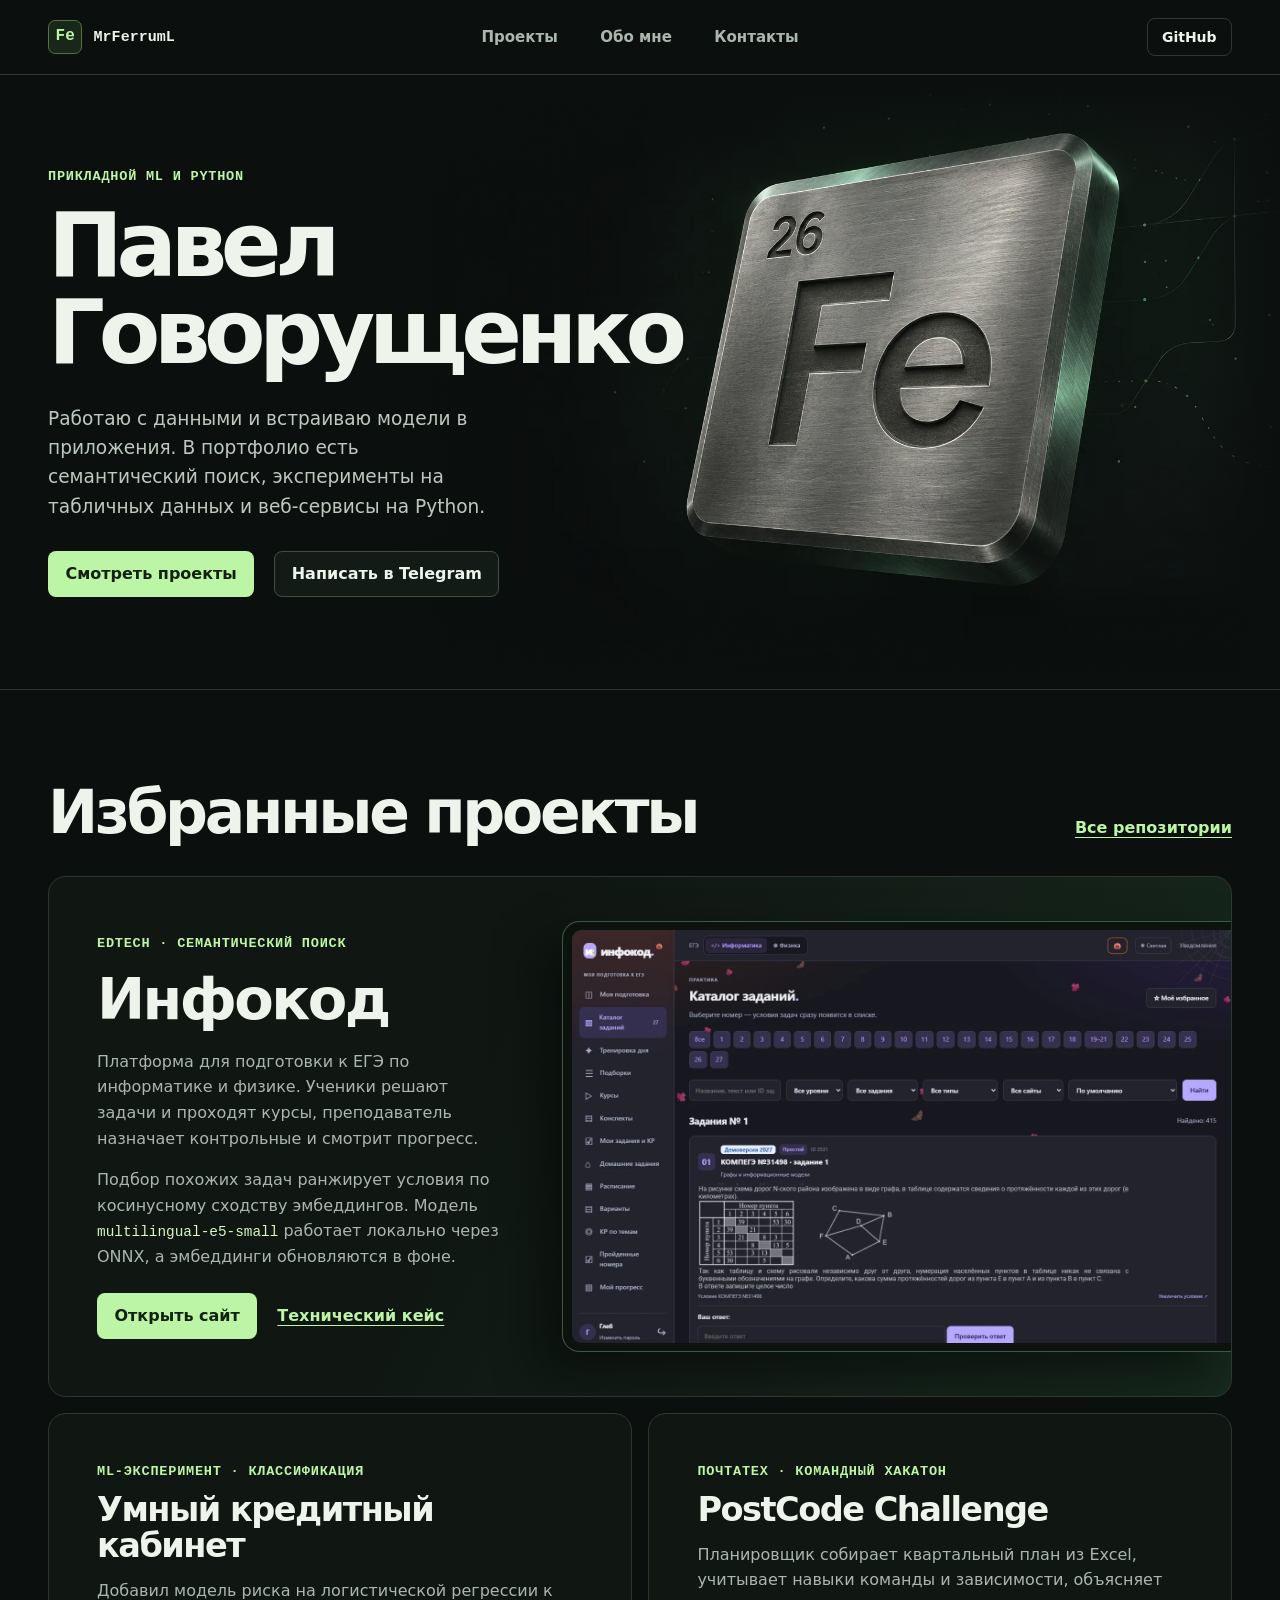
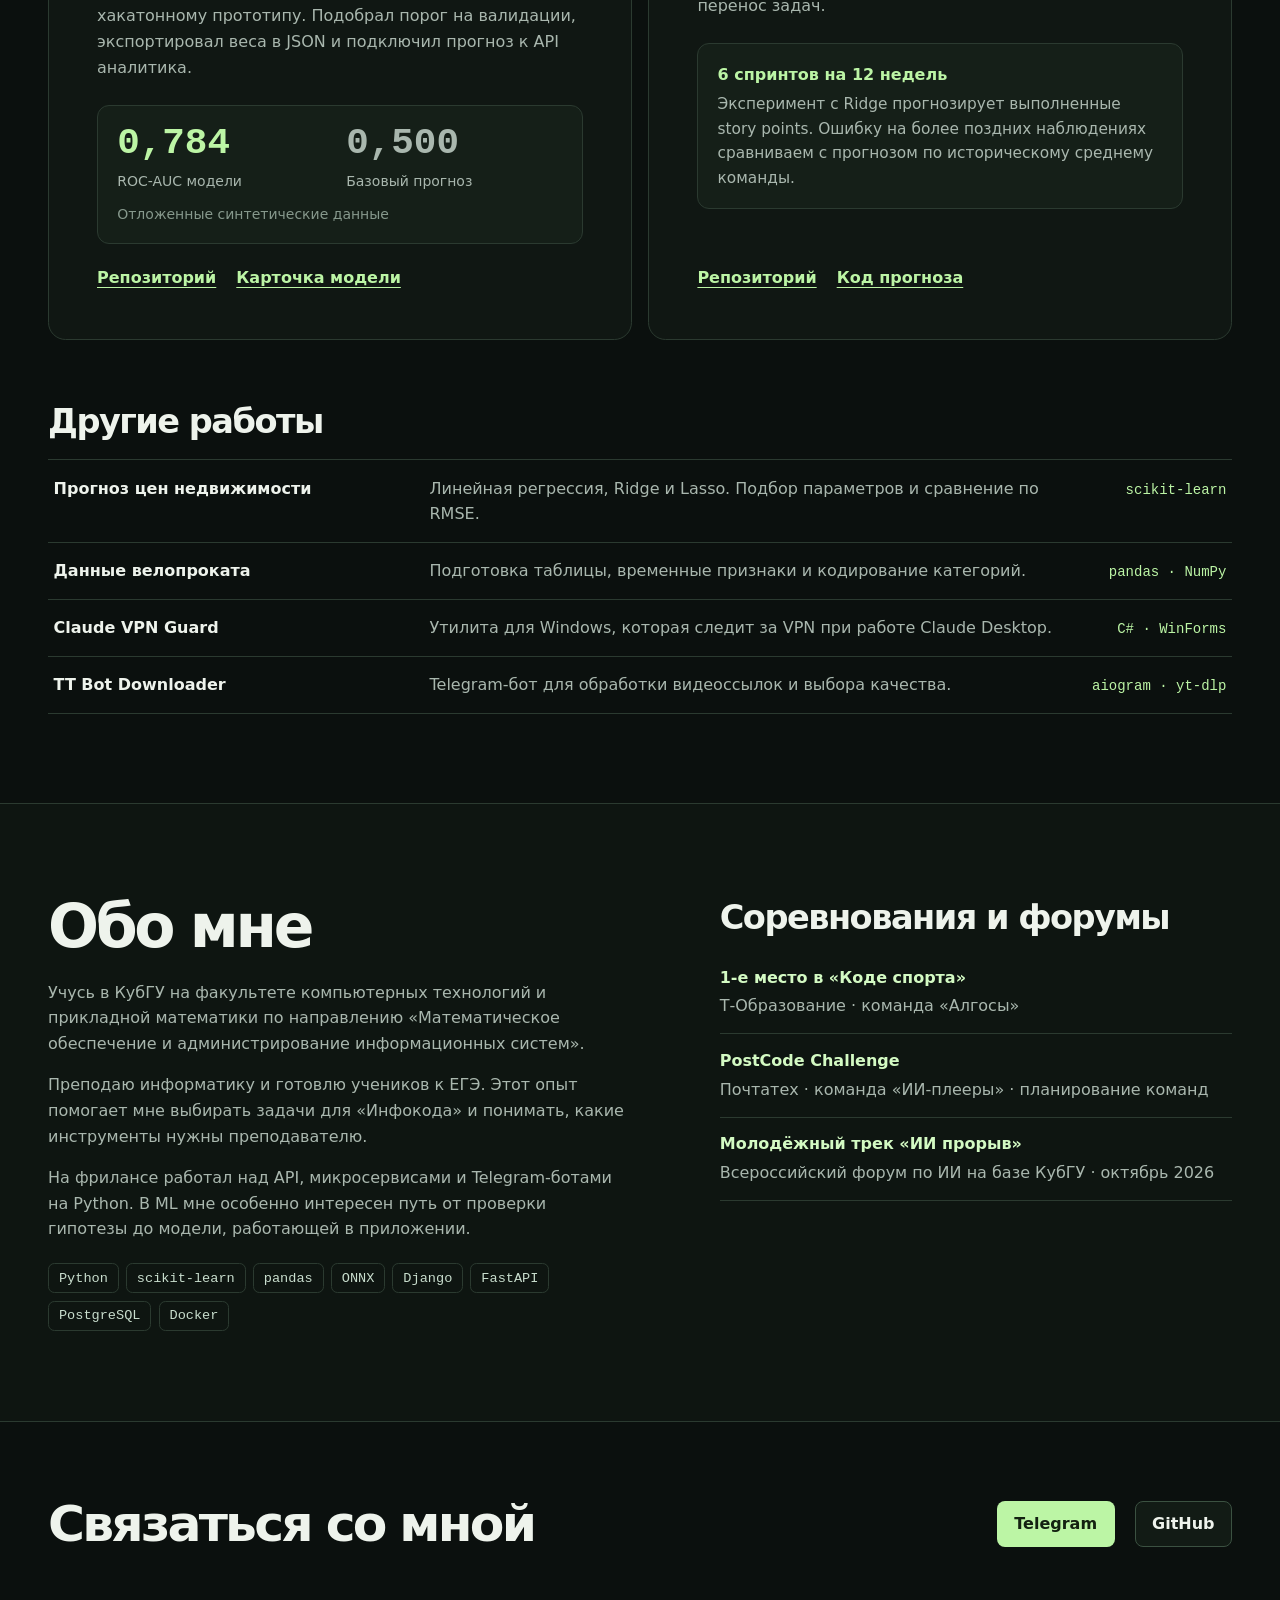
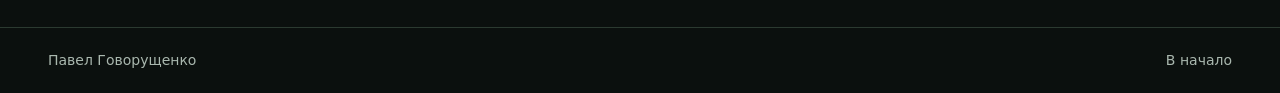
==== index.html @ b32b4b43 "Build applied ML portfolio for GitHub Pages" ====
<!doctype html>
<html lang="ru">
<head>
  <meta charset="utf-8">
  <meta name="viewport" content="width=device-width, initial-scale=1">
  <meta name="theme-color" content="#0b100e">
  <meta name="description" content="Павел Говорущенко. Портфолио по прикладному машинному обучению и Python-разработке. Проекты, результаты экспериментов и контакты.">
  <meta property="og:type" content="website">
  <meta property="og:title" content="Павел Говорущенко · Прикладной ML и Python">
  <meta property="og:description" content="Семантический поиск в Инфокоде, модели на табличных данных и веб-сервисы на Python.">
  <meta property="og:url" content="https://mrferruml.github.io/">
  <meta property="og:image" content="https://mrferruml.github.io/assets/ferrum-hero.webp">
  <link rel="canonical" href="https://mrferruml.github.io/">
  <link rel="icon" type="image/png" href="assets/favicon.png">
  <link rel="stylesheet" href="styles.css">
  <title>Павел Говорущенко · Прикладной ML и Python</title>
</head>
<body id="top">
  <a class="skip-link" href="#content">К содержанию</a>
  <header class="site-header">
    <div class="shell header-inner">
      <a class="wordmark" href="#top"><span class="mark" aria-hidden="true">Fe</span><span>MrFerrumL</span></a>
      <nav aria-label="Разделы портфолио">
        <a href="#projects">Проекты</a>
        <a href="#about">Обо мне</a>
        <a href="#contact">Контакты</a>
      </nav>
      <a class="header-github" href="https://github.com/MrFerrumL">GitHub</a>
    </div>
  </header>

  <main id="content">
    <section class="hero" aria-labelledby="name">
      <div class="shell hero-inner">
        <div class="hero-visual" aria-hidden="true">
          <img src="assets/ferrum-hero.webp" width="1536" height="1024" alt="" fetchpriority="high">
        </div>
        <div class="hero-copy">
          <p class="eyebrow">Прикладной ML и Python</p>
          <h1 id="name">Павел <span>Говорущенко</span></h1>
          <p class="hero-lead">Работаю с данными и встраиваю модели в приложения. В портфолио есть семантический поиск, эксперименты на табличных данных и веб-сервисы на Python.</p>
          <div class="actions">
            <a class="button button-primary" href="#projects">Смотреть проекты</a>
            <a class="button button-subtle" href="https://t.me/Fucject">Написать в Telegram</a>
          </div>
        </div>
      </div>
    </section>

    <section class="section shell" id="projects" aria-labelledby="projects-title">
      <div class="section-heading">
        <h2 id="projects-title">Избранные проекты</h2>
        <a class="text-link" href="https://github.com/MrFerrumL?tab=repositories">Все репозитории</a>
      </div>

      <article class="feature panel">
        <div class="feature-copy">
          <p class="eyebrow">EdTech · семантический поиск</p>
          <h3>Инфокод</h3>
          <p>Платформа для подготовки к ЕГЭ по информатике и физике. Ученики решают задачи и проходят курсы, преподаватель назначает контрольные и смотрит прогресс.</p>
          <p>Подбор похожих задач ранжирует условия по косинусному сходству эмбеддингов. Модель <code>multilingual-e5-small</code> работает локально через ONNX, а эмбеддинги обновляются в фоне.</p>
          <div class="project-links">
            <a class="button button-primary" href="https://infocode1.ru/">Открыть сайт</a>
            <a class="text-link" href="https://github.com/MrFerrumL/infocode/blob/main/docs/CASE_STUDY.md">Технический кейс</a>
          </div>
        </div>
        <figure class="feature-media">
          <img src="assets/infocode.webp" width="1440" height="900" loading="lazy" decoding="async" alt="Каталог «Инфокода» с фильтрами и примером задания ЕГЭ">
        </figure>
      </article>

      <div class="case-grid">
        <article class="case panel">
          <p class="eyebrow">ML-эксперимент · классификация</p>
          <h3>Умный кредитный кабинет</h3>
          <p>Добавил модель риска на логистической регрессии к хакатонному прототипу. Подобрал порог на валидации, экспортировал веса в JSON и подключил прогноз к API аналитика.</p>
          <div class="benchmark" aria-label="ROC-AUC на отложенных синтетических данных">
            <div><strong>0,784</strong><span>ROC-AUC модели</span></div>
            <div><strong>0,500</strong><span>Базовый прогноз</span></div>
            <p>Отложенные синтетические данные</p>
          </div>
          <div class="project-links card-links">
            <a class="text-link" href="https://github.com/MrFerrumL/alpha-smart-credit-cabinet">Репозиторий</a>
            <a class="text-link" href="https://github.com/MrFerrumL/alpha-smart-credit-cabinet/blob/main/docs/ml-model-card.md">Карточка модели</a>
          </div>
        </article>

        <article class="case panel">
          <p class="eyebrow">Почтатех · командный хакатон</p>
          <h3>PostCode Challenge</h3>
          <p>Планировщик собирает квартальный план из Excel, учитывает навыки команды и зависимости, объясняет перенос задач.</p>
          <div class="case-detail">
            <strong>6 спринтов на 12 недель</strong>
            <p>Эксперимент с Ridge прогнозирует выполненные story points. Ошибку на более поздних наблюдениях сравниваем с прогнозом по историческому среднему команды.</p>
          </div>
          <div class="project-links card-links">
            <a class="text-link" href="https://github.com/MrFerrumL/postcode-challenge">Репозиторий</a>
            <a class="text-link" href="https://github.com/MrFerrumL/postcode-challenge/blob/main/app/ml.py">Код прогноза</a>
          </div>
        </article>
      </div>

      <div class="other-projects">
        <h3>Другие работы</h3>
        <ul class="work-list">
          <li><a href="https://github.com/MrFerrumL/ND_prod_ML_sber"><strong>Прогноз цен недвижимости</strong><span>Линейная регрессия, Ridge и Lasso. Подбор параметров и сравнение по RMSE.</span><span class="work-type">scikit-learn</span></a></li>
          <li><a href="https://github.com/MrFerrumL/Project_AI_test"><strong>Данные велопроката</strong><span>Подготовка таблицы, временные признаки и кодирование категорий.</span><span class="work-type">pandas · NumPy</span></a></li>
          <li><a href="https://github.com/MrFerrumL/claude-vpn-guard"><strong>Claude VPN Guard</strong><span>Утилита для Windows, которая следит за VPN при работе Claude Desktop.</span><span class="work-type">C# · WinForms</span></a></li>
          <li><a href="https://github.com/MrFerrumL/TT_bot_downloader"><strong>TT Bot Downloader</strong><span>Telegram-бот для обработки видеоссылок и выбора качества.</span><span class="work-type">aiogram · yt-dlp</span></a></li>
        </ul>
      </div>
    </section>

    <section class="section about-section" id="about" aria-labelledby="about-title">
      <div class="shell about-grid">
        <div class="about-copy">
          <h2 id="about-title">Обо мне</h2>
          <p>Учусь в КубГУ на факультете компьютерных технологий и прикладной математики по направлению «Математическое обеспечение и администрирование информационных систем».</p>
          <p>Преподаю информатику и готовлю учеников к ЕГЭ. Этот опыт помогает мне выбирать задачи для «Инфокода» и понимать, какие инструменты нужны преподавателю.</p>
          <p>На фрилансе работал над API, микросервисами и Telegram-ботами на Python. В ML мне особенно интересен путь от проверки гипотезы до модели, работающей в приложении.</p>
          <ul class="technology" aria-label="Инструменты">
            <li>Python</li><li>scikit-learn</li><li>pandas</li><li>ONNX</li><li>Django</li><li>FastAPI</li><li>PostgreSQL</li><li>Docker</li>
          </ul>
        </div>
        <div class="achievements">
          <h3>Соревнования и форумы</h3>
          <ul>
            <li><strong>1-е место в «Коде спорта»</strong><span>Т‑Образование · команда «Алгосы»</span></li>
            <li><strong>PostCode Challenge</strong><span>Почтатех · команда «ИИ-плееры» · планирование команд</span></li>
            <li><strong>Молодёжный трек «ИИ прорыв»</strong><span>Всероссийский форум по ИИ на базе КубГУ · октябрь 2026</span></li>
          </ul>
        </div>
      </div>
    </section>

    <section class="shell contact-section" id="contact" aria-labelledby="contact-title">
      <h2 id="contact-title">Связаться со мной</h2>
      <div class="actions">
        <a class="button button-primary" href="https://t.me/Fucject">Telegram</a>
        <a class="button button-subtle" href="https://github.com/MrFerrumL">GitHub</a>
      </div>
    </section>
  </main>

  <footer class="site-footer">
    <div class="shell footer-inner"><span>Павел Говорущенко</span><a href="#top">В начало</a></div>
  </footer>
</body>
</html>
---- styles.css ----
:root {
  color-scheme: dark;
  --background: #0b100e;
  --panel: #101713;
  --panel-strong: #151f18;
  --text: #eef3ec;
  --muted: #a9b7ae;
  --dim: #86988c;
  --accent: #bcf5a5;
  --accent-bright: #d3fac3;
  --border: #2b3a30;
  --sans: Inter, 'Segoe UI', system-ui, sans-serif;
  --mono: 'Cascadia Mono', Consolas, 'Liberation Mono', monospace;
  background: var(--background);
  color: var(--text);
  font: 100%/1.6 var(--sans);
}

*, *::before, *::after { box-sizing: border-box; }
html { scroll-behavior: smooth; }
body { margin: 0; }
main { display: block; }
img { display: block; max-width: 100%; height: auto; }
a { color: inherit; text-underline-offset: 0.27em; }
a:focus-visible { outline: 2px solid var(--accent-bright); outline-offset: 5px; }
::selection { color: #10200f; background: var(--accent); }
p { margin: 0 0 1rem; }
h1, h2, h3 { margin: 0; line-height: 1.08; text-wrap: balance; }
h2 { font-size: clamp(2rem, 5vw, 3.75rem); letter-spacing: -0.055em; }
h3 { font-size: clamp(1.55rem, 3vw, 2.1rem); letter-spacing: -0.045em; }
code { font-family: var(--mono); font-size: 0.9em; color: var(--accent-bright); overflow-wrap: anywhere; }
section[id] { scroll-margin-top: 2rem; }

.shell { width: min(100% - 3rem, 74rem); margin-inline: auto; }
.skip-link {
  position: fixed;
  inset: 0.75rem auto auto 0.75rem;
  z-index: 10;
  transform: translateY(-160%);
  padding: 0.7rem 1rem;
  color: #10200f;
  background: var(--accent);
  border-radius: 0.5rem;
}
.skip-link:focus { transform: translateY(0); }

.site-header { border-bottom: 1px solid var(--border); }
.header-inner {
  display: grid;
  grid-template-columns: 1fr auto 1fr;
  align-items: center;
  gap: 1.5rem;
  min-height: 4.6rem;
}
.wordmark {
  display: inline-flex;
  align-items: center;
  gap: 0.7rem;
  justify-self: start;
  font-family: var(--mono);
  font-size: 0.94rem;
  font-weight: 700;
  text-decoration: none;
}
.mark {
  display: inline-grid;
  place-items: center;
  width: 2.15rem;
  height: 2.15rem;
  color: var(--accent);
  border: 1px solid #527443;
  border-radius: 0.45rem;
  background: #18271a;
  font-size: 1rem;
}
nav { display: flex; align-items: center; gap: clamp(1.3rem, 3.5vw, 2.65rem); }
nav a, .header-github, .footer-inner a { text-decoration: none; }
nav a { color: var(--muted); font-weight: 550; font-size: 0.94rem; }
nav a:hover, .footer-inner a:hover { color: var(--accent); }
.header-github {
  justify-self: end;
  padding: 0.42rem 0.9rem;
  border: 1px solid var(--border);
  border-radius: 0.5rem;
  font-size: 0.875rem;
  font-weight: 650;
}
.header-github:hover { border-color: #7cad6b; color: var(--accent); }

.hero { border-bottom: 1px solid var(--border); overflow: hidden; }
.hero-inner {
  position: relative;
  isolation: isolate;
  display: flex;
  align-items: center;
  min-height: clamp(32rem, 48vw, 39rem);
}
.hero-copy { position: relative; z-index: 1; max-width: 43rem; padding-block: 4rem; }
.eyebrow {
  margin-bottom: 1rem;
  color: var(--accent);
  font: 650 0.85rem/1.4 var(--mono);
  letter-spacing: 0.055em;
  text-transform: uppercase;
}
.hero h1 {
  color: var(--text);
  font-size: clamp(3rem, 7vw, 6.8rem);
  font-weight: 760;
  letter-spacing: -0.072em;
  line-height: 0.98;
  text-wrap: initial;
}
.hero h1 span { display: block; }
.hero-lead {
  max-width: 29rem;
  margin: 1.65rem 0 1.9rem;
  color: #bdc9bf;
  font-size: clamp(1.08rem, 1.45vw, 1.27rem);
  line-height: 1.58;
}
.hero-visual {
  position: absolute;
  z-index: 0;
  width: min(76%, 56rem);
  max-width: none;
  right: -5%;
  top: 50%;
  transform: translateY(-50%);
  pointer-events: none;
}
.hero-visual img { width: 100%; }
.hero-visual::after {
  position: absolute;
  inset: -1px;
  content: '';
  background: linear-gradient(90deg, var(--background), transparent 29%, transparent 88%, var(--background)), linear-gradient(0deg, var(--background), transparent 16%, transparent 83%, var(--background));
}

.actions, .project-links { display: flex; flex-wrap: wrap; align-items: center; gap: 0.75rem 1.25rem; }
.button {
  display: inline-flex;
  min-height: 2.85rem;
  align-items: center;
  justify-content: center;
  padding: 0.63rem 1.03rem;
  border: 1px solid transparent;
  border-radius: 0.5rem;
  font-weight: 700;
  line-height: 1.25;
  text-decoration: none;
  transition: color 160ms, background-color 160ms, border-color 160ms;
}
.button-primary { color: #132111; background: var(--accent); }
.button-primary:hover { background: var(--accent-bright); }
.button-subtle { color: var(--text); background: #121b15; border-color: #3b5141; }
.button-subtle:hover { color: var(--accent-bright); border-color: #89b57c; }
.text-link { color: var(--accent); font-weight: 650; }
.text-link:hover { color: var(--accent-bright); text-decoration-thickness: 2px; }

.section { padding-block: clamp(3.4rem, 7vw, 6.7rem); }
.section-heading {
  display: flex;
  flex-wrap: wrap;
  align-items: baseline;
  justify-content: space-between;
  gap: 0.85rem 1.6rem;
  margin-bottom: 2rem;
}
.panel { border: 1px solid var(--border); border-radius: 1.1rem; background: var(--panel); }
.feature {
  display: grid;
  grid-template-columns: minmax(0, 0.85fr) minmax(0, 1.15fr);
  align-items: center;
  overflow: hidden;
  background: linear-gradient(115deg, var(--panel) 37%, #17291e 100%);
}
.feature-copy, .case { padding: clamp(1.5rem, 4vw, 3rem); }
.feature h3 { margin-bottom: 1.1rem; font-size: clamp(2.3rem, 4.5vw, 4rem); }
.feature-copy > p:not(.eyebrow), .case > p:not(.eyebrow), .about-copy > p { color: var(--muted); }
.feature-copy .project-links { margin-top: 1.45rem; }
.feature-media {
  margin: 2.7rem 0 2.7rem 0.65rem;
  padding: 0.55rem 0 0.55rem 0.55rem;
  border: 1px solid #3d5845;
  border-right: 0;
  border-radius: 1.1rem 0 0 1.1rem;
  background: #0c130e;
  box-shadow: -1.3rem 1.3rem 2.8rem #05080799;
}
.feature-media img { width: 100%; border-radius: 0.58rem 0 0 0.58rem; }
.case-grid { display: grid; grid-template-columns: repeat(2, minmax(0, 1fr)); gap: 1.05rem; margin-top: 1.05rem; }
.case { display: flex; flex-direction: column; align-items: stretch; }
.case h3 { margin-bottom: 0.85rem; }
.case .eyebrow { margin-bottom: 0.65rem; }
.benchmark, .case-detail {
  min-height: 8.2rem;
  margin: 0.55rem 0 1.35rem;
  padding: 1.1rem 1.2rem;
  border: 1px solid var(--border);
  border-radius: 0.75rem;
  background: var(--panel-strong);
}
.benchmark { display: grid; grid-template-columns: repeat(2, minmax(0, 1fr)); gap: 0.55rem 0.8rem; }
.benchmark strong { display: block; margin-bottom: 0.3rem; color: var(--accent); font: 700 clamp(1.8rem, 3vw, 2.35rem)/1.06 var(--mono); }
.benchmark div:nth-child(2) strong { color: var(--muted); }
.benchmark span, .benchmark p { color: var(--muted); font-size: 0.875rem; }
.benchmark p { grid-column: 1 / -1; margin: 0; color: var(--dim); }
.case-detail strong { display: block; margin-bottom: 0.3rem; color: var(--accent); font-weight: 700; }
.case-detail p { margin: 0; color: var(--muted); font-size: 0.96rem; }
.card-links { margin-top: auto; }

.other-projects { margin-top: clamp(2.65rem, 5vw, 4.3rem); }
.work-list, .achievements ul, .technology { margin: 0; padding: 0; list-style: none; }
.work-list { margin-top: 1.2rem; border-top: 1px solid var(--border); }
.work-list li { border-bottom: 1px solid var(--border); }
.work-list a {
  display: grid;
  grid-template-columns: minmax(12.3rem, 0.75fr) minmax(0, 1.35fr) minmax(8.6rem, auto);
  align-items: baseline;
  gap: 0.4rem 1.35rem;
  padding: 0.95rem 0.35rem;
  text-decoration: none;
}
.work-list a:hover strong, .work-list a:focus-visible strong { color: var(--accent); text-decoration: underline; }
.work-list a > span { color: var(--muted); }
.work-list a .work-type { color: var(--accent); font: 0.875rem/1.5 var(--mono); text-align: right; }

.about-section { border-block: 1px solid var(--border); background: #0e1511; }
.about-grid { display: grid; grid-template-columns: minmax(0, 1fr) minmax(0, 0.88fr); align-items: start; gap: clamp(2.75rem, 7vw, 6rem); }
.about-copy h2 { margin-bottom: 1.3rem; }
.technology { display: flex; flex-wrap: wrap; gap: 0.45rem; margin-top: 1.3rem; }
.technology li { padding: 0.3rem 0.62rem; border: 1px solid var(--border); border-radius: 0.4rem; color: #c8ddcd; font: 0.85rem/1.4 var(--mono); }
.achievements { margin-top: 0.4rem; }
.achievements h3 { margin-bottom: 0.9rem; }
.achievements li { padding: 0.85rem 0 0.9rem; border-bottom: 1px solid var(--border); }
.achievements li strong, .achievements li span { display: block; }
.achievements li strong { margin-bottom: 0.2rem; color: var(--accent-bright); }
.achievements li span { color: var(--muted); }

.contact-section { display: flex; flex-wrap: wrap; align-items: center; justify-content: space-between; gap: 1.4rem 2.05rem; padding-block: clamp(2.7rem, 6vw, 4.7rem); }
.contact-section h2 { font-size: clamp(2rem, 4.5vw, 3.15rem); }
.site-footer { border-top: 1px solid var(--border); }
.footer-inner { display: flex; justify-content: space-between; gap: 1rem; padding-block: 1.35rem; color: var(--muted); font-size: 0.875rem; }

@media (max-width: 66rem) {
  .hero-visual { right: -8%; }
  .hero-visual::after { background: linear-gradient(90deg, var(--background), transparent 41%, transparent 88%, var(--background)), linear-gradient(0deg, var(--background), transparent 17%, transparent 83%, var(--background)); }
}

@media (max-width: 48rem) {
  .shell { width: calc(100% - 2.25rem); }
  .header-inner { gap: 0.6rem 0.85rem; }
  nav { gap: 1rem; }
  .hero-inner { display: flex; flex-direction: column; align-items: stretch; min-height: 0; }
  .hero-copy { padding-block: 3.5rem 0; }
  .hero h1 { font-size: clamp(3.25rem, 9.2vw, 5.2rem); }
  .hero-lead { margin-block: 1.3rem 1.55rem; }
  .hero-visual {
    position: relative;
    order: 1;
    width: min(115%, 35rem);
    align-self: center;
    top: auto;
    right: auto;
    margin-top: -1rem;
    transform: none;
  }
  .hero-visual::after { background: linear-gradient(90deg, var(--background), transparent 14%, transparent 86%, var(--background)), linear-gradient(0deg, var(--background), transparent 15%, transparent 80%, var(--background)); }
  .feature, .case-grid, .about-grid { grid-template-columns: minmax(0, 1fr); }
  .feature-media { margin: 0 1.35rem 1.35rem; padding: 0.42rem; border: 1px solid #3d5845; border-radius: 0.8rem; box-shadow: 0 0.55rem 1rem #05080799; }
  .feature-media img { border-radius: 0.45rem; }
  .work-list a { grid-template-columns: minmax(0, 1fr) max-content; }
  .work-list a > span:not(.work-type) { grid-row: 2; grid-column: 1 / -1; }
  .work-type { grid-row: 1; grid-column: 2; }
}

@media (max-width: 29rem) {
  .header-inner { grid-template-columns: 1fr auto; padding-block: 0.78rem 0.55rem; }
  nav { grid-column: 1 / -1; grid-row: 2; justify-content: space-between; padding-block: 0.35rem; }
  nav a { display: inline-flex; align-items: center; min-height: 2rem; }
  .hero-copy { padding-top: 2.7rem; }
  .hero h1 { font-size: clamp(2.5rem, 10.15vw, 3.6rem); }
  .work-list a { grid-template-columns: minmax(0, 1fr); }
  .work-list a .work-type { grid-row: auto; grid-column: auto; text-align: left; }
}

@media (prefers-reduced-motion: reduce) {
  html { scroll-behavior: auto; }
  .button { transition: none; }
}
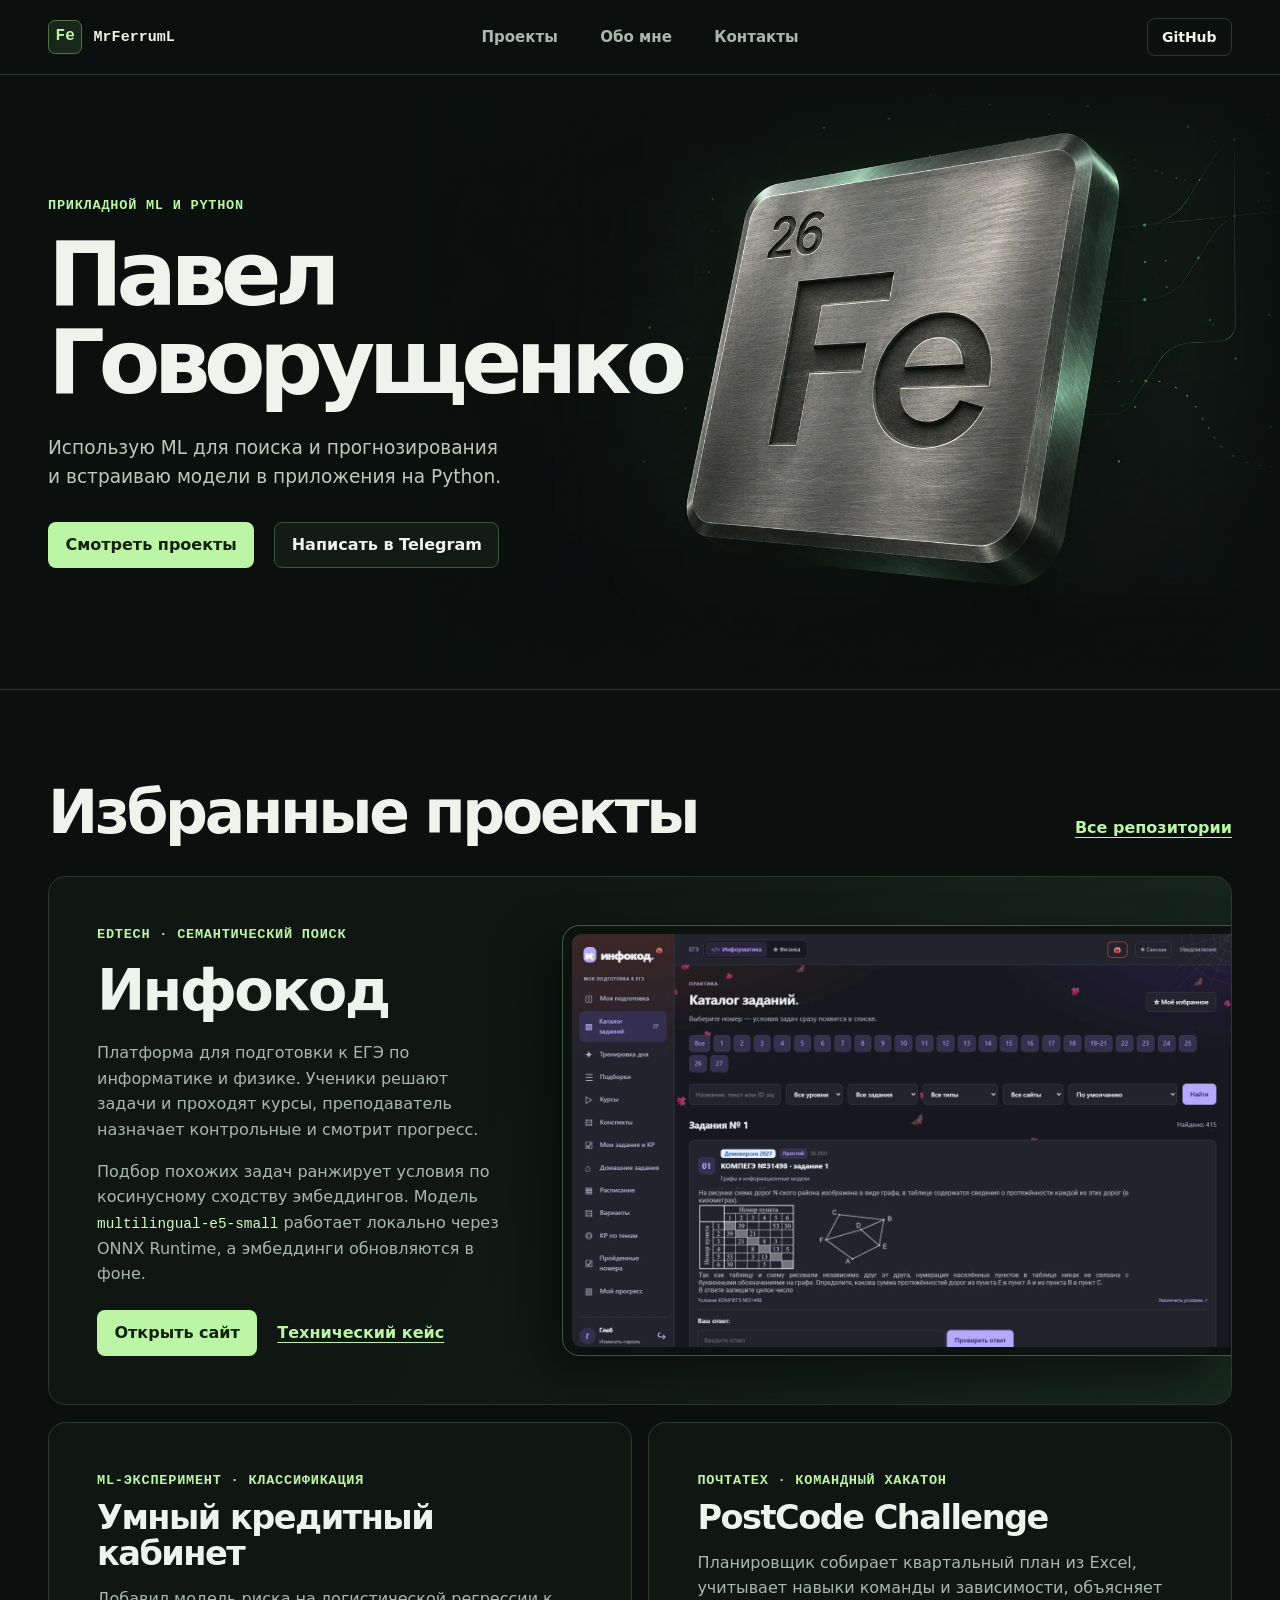
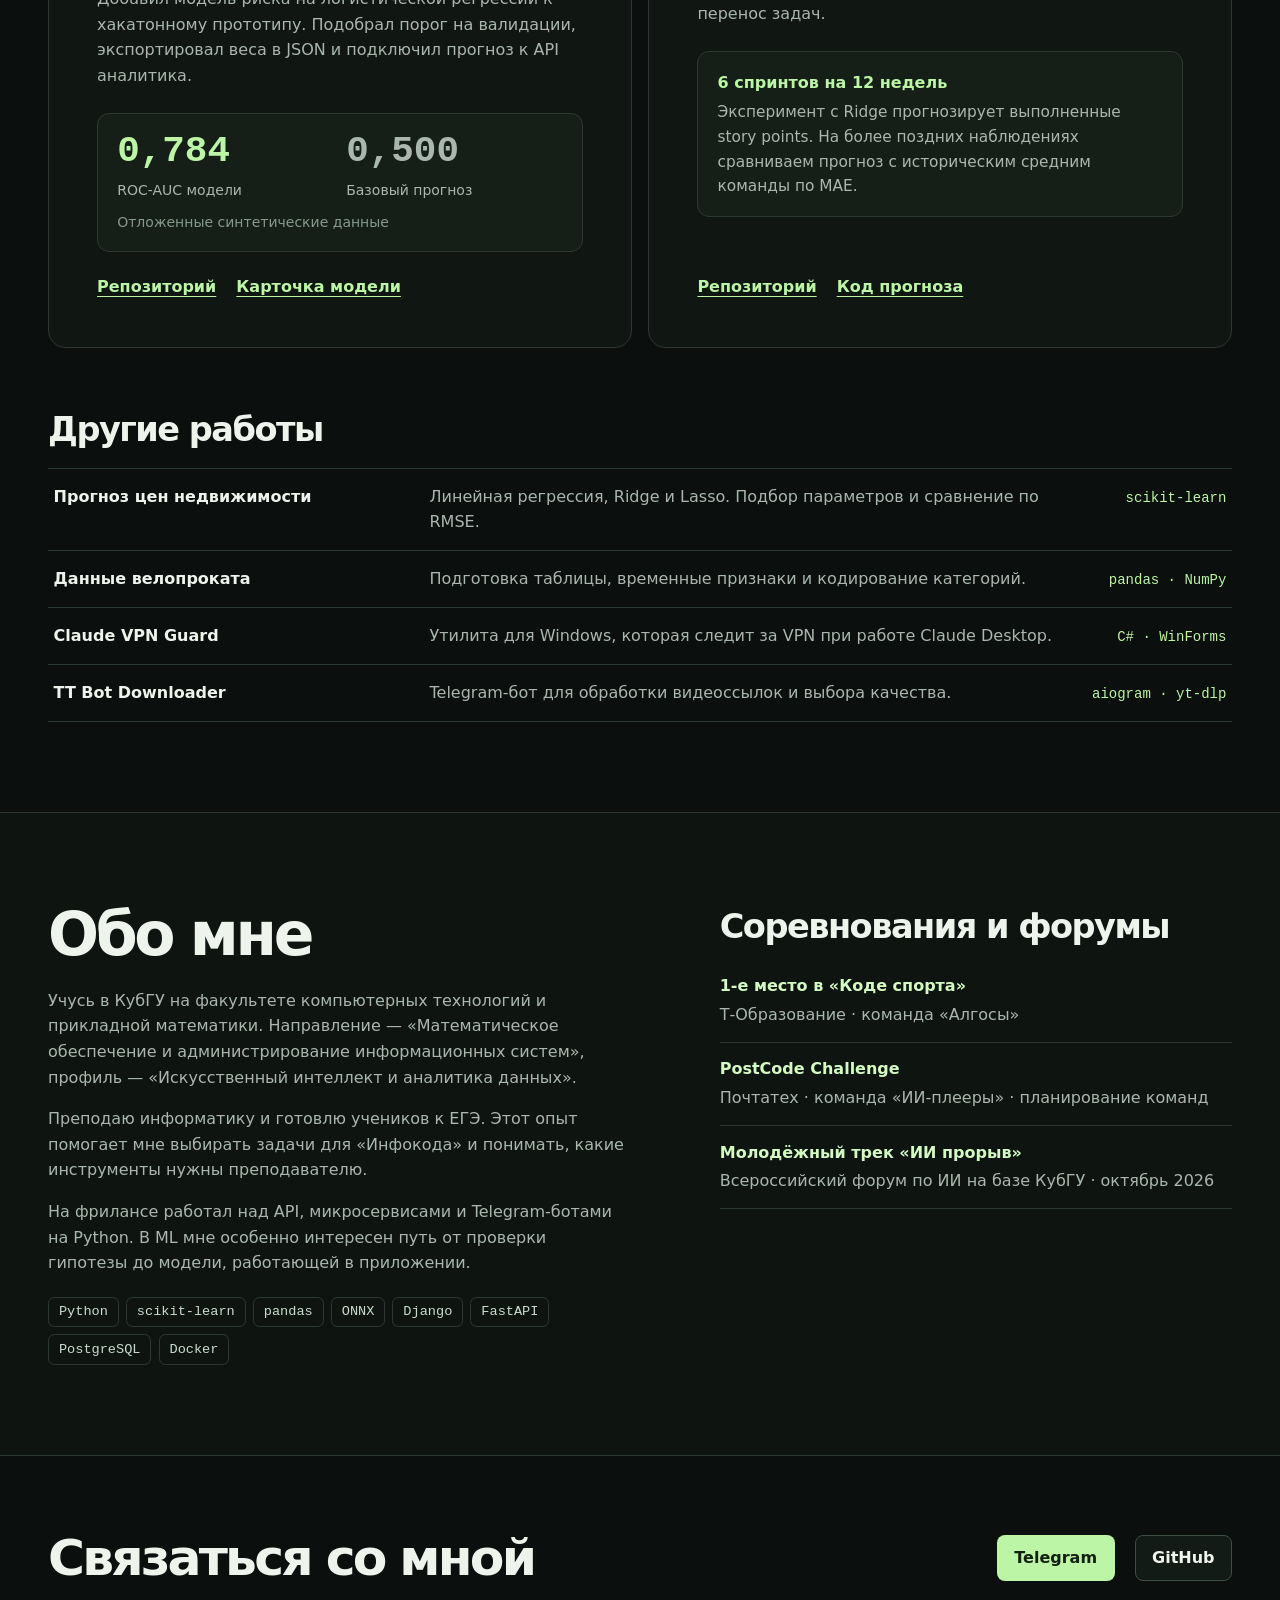
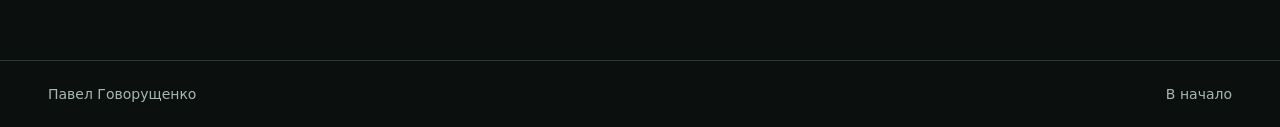
==== commit c6565781: "Refine portfolio copy and typography" ====
--- a/index.html
+++ b/index.html
@@ -38,7 +38,7 @@
         <div class="hero-copy">
           <p class="eyebrow">Прикладной ML и Python</p>
           <h1 id="name">Павел <span>Говорущенко</span></h1>
-          <p class="hero-lead">Работаю с данными и встраиваю модели в приложения. В портфолио есть семантический поиск, эксперименты на табличных данных и веб-сервисы на Python.</p>
+          <p class="hero-lead">Использую ML для поиска и прогнозирования и встраиваю модели в приложения на Python.</p>
           <div class="actions">
             <a class="button button-primary" href="#projects">Смотреть проекты</a>
             <a class="button button-subtle" href="https://t.me/Fucject">Написать в Telegram</a>
@@ -58,7 +58,7 @@
           <p class="eyebrow">EdTech · семантический поиск</p>
           <h3>Инфокод</h3>
           <p>Платформа для подготовки к ЕГЭ по информатике и физике. Ученики решают задачи и проходят курсы, преподаватель назначает контрольные и смотрит прогресс.</p>
-          <p>Подбор похожих задач ранжирует условия по косинусному сходству эмбеддингов. Модель <code>multilingual-e5-small</code> работает локально через ONNX, а эмбеддинги обновляются в фоне.</p>
+          <p>Подбор похожих задач ранжирует условия по косинусному сходству эмбеддингов. Модель <code>multilingual-e5-small</code> работает локально через ONNX Runtime, а эмбеддинги обновляются в фоне.</p>
           <div class="project-links">
             <a class="button button-primary" href="https://infocode1.ru/">Открыть сайт</a>
             <a class="text-link" href="https://github.com/MrFerrumL/infocode/blob/main/docs/CASE_STUDY.md">Технический кейс</a>
@@ -91,7 +91,7 @@
           <p>Планировщик собирает квартальный план из Excel, учитывает навыки команды и зависимости, объясняет перенос задач.</p>
           <div class="case-detail">
             <strong>6 спринтов на 12 недель</strong>
-            <p>Эксперимент с Ridge прогнозирует выполненные story points. Ошибку на более поздних наблюдениях сравниваем с прогнозом по историческому среднему команды.</p>
+            <p>Эксперимент с Ridge прогнозирует выполненные story points. На более поздних наблюдениях сравниваем прогноз с историческим средним команды по MAE.</p>
           </div>
           <div class="project-links card-links">
             <a class="text-link" href="https://github.com/MrFerrumL/postcode-challenge">Репозиторий</a>
@@ -115,7 +115,7 @@
       <div class="shell about-grid">
         <div class="about-copy">
           <h2 id="about-title">Обо мне</h2>
-          <p>Учусь в КубГУ на факультете компьютерных технологий и прикладной математики по направлению «Математическое обеспечение и администрирование информационных систем».</p>
+          <p>Учусь в КубГУ на факультете компьютерных технологий и прикладной математики. Направление — «Математическое обеспечение и администрирование информационных систем», профиль — «Искусственный интеллект и аналитика данных».</p>
           <p>Преподаю информатику и готовлю учеников к ЕГЭ. Этот опыт помогает мне выбирать задачи для «Инфокода» и понимать, какие инструменты нужны преподавателю.</p>
           <p>На фрилансе работал над API, микросервисами и Telegram-ботами на Python. В ML мне особенно интересен путь от проверки гипотезы до модели, работающей в приложении.</p>
           <ul class="technology" aria-label="Инструменты">
--- a/styles.css
+++ b/styles.css
@@ -9,7 +9,7 @@
   --accent: #bcf5a5;
   --accent-bright: #d3fac3;
   --border: #2b3a30;
-  --sans: Inter, 'Segoe UI', system-ui, sans-serif;
+  --sans: 'Segoe UI', system-ui, sans-serif;
   --mono: 'Cascadia Mono', Consolas, 'Liberation Mono', monospace;
   background: var(--background);
   color: var(--text);
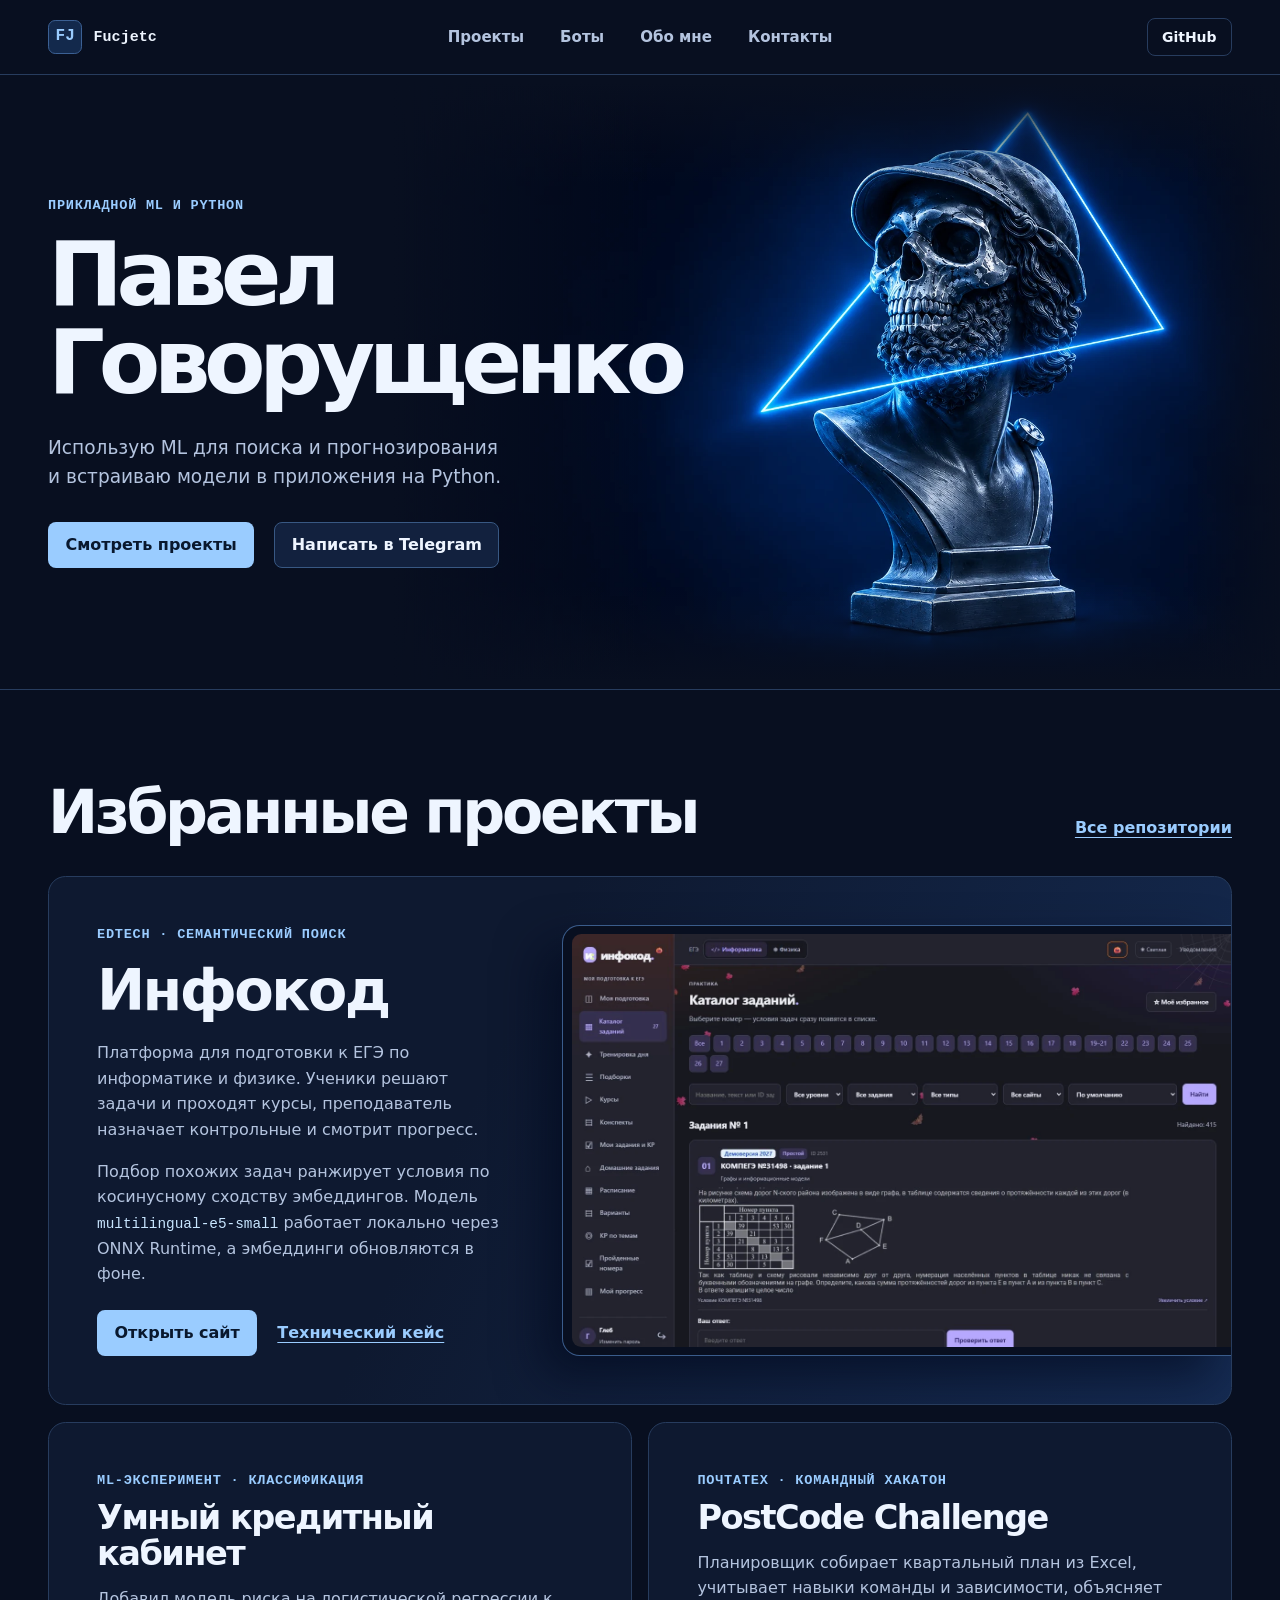
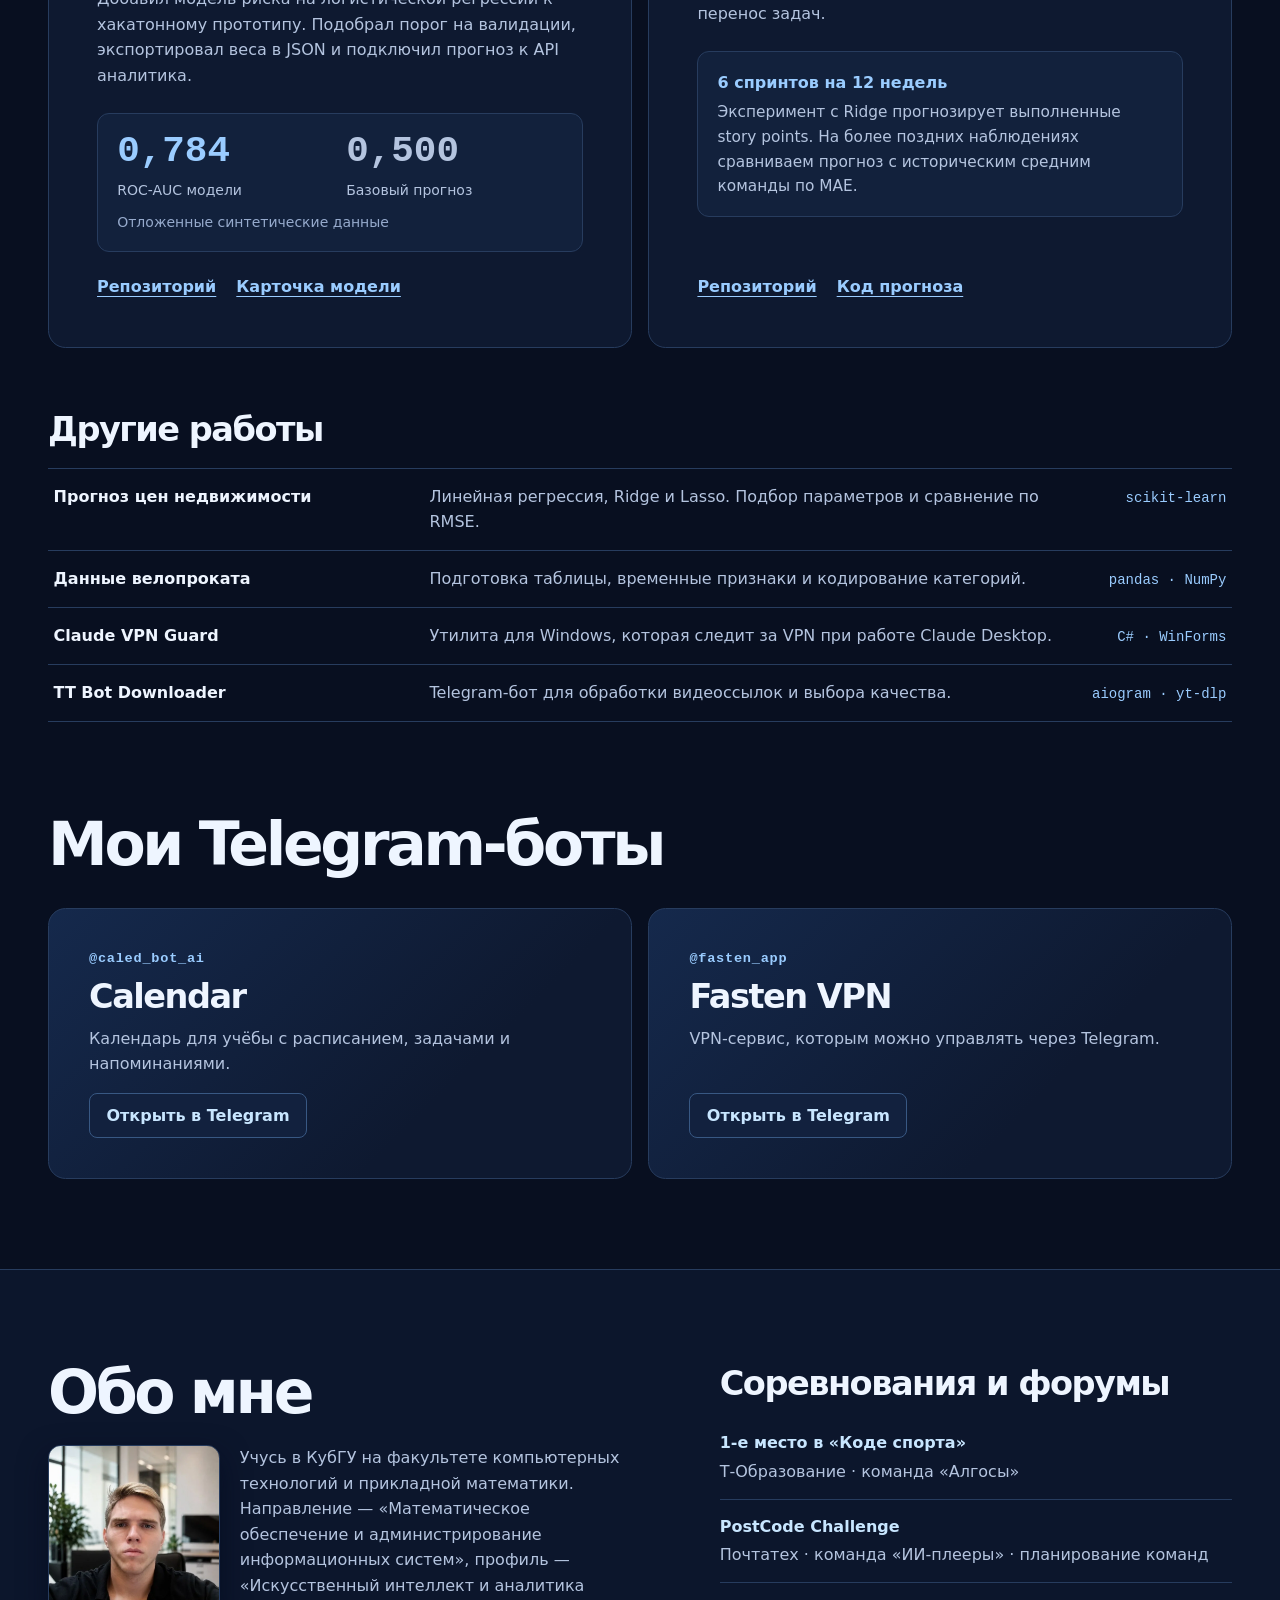
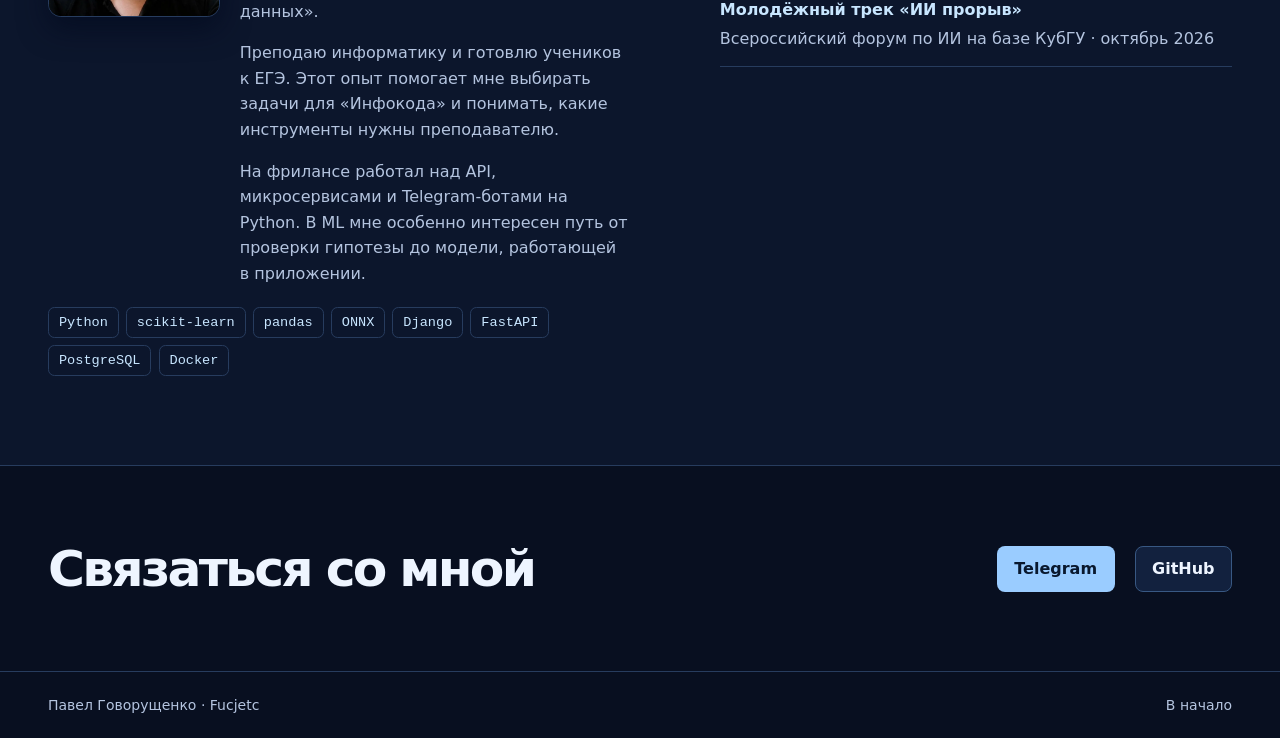
==== commit 2b2903cf: "Give portfolio a blue Fucjetc identity" ====
--- a/index.html
+++ b/index.html
@@ -3,25 +3,26 @@
 <head>
   <meta charset="utf-8">
   <meta name="viewport" content="width=device-width, initial-scale=1">
-  <meta name="theme-color" content="#0b100e">
-  <meta name="description" content="Павел Говорущенко. Портфолио по прикладному машинному обучению и Python-разработке. Проекты, результаты экспериментов и контакты.">
+  <meta name="theme-color" content="#080f20">
+  <meta name="description" content="Павел Говорущенко, Fucjetc. Прикладное машинное обучение, Python-проекты и работающие Telegram-боты.">
   <meta property="og:type" content="website">
-  <meta property="og:title" content="Павел Говорущенко · Прикладной ML и Python">
-  <meta property="og:description" content="Семантический поиск в Инфокоде, модели на табличных данных и веб-сервисы на Python.">
+  <meta property="og:title" content="Fucjetc · Павел Говорущенко">
+  <meta property="og:description" content="Прикладной ML, проекты на Python и Telegram-боты Павла Говорущенко.">
   <meta property="og:url" content="https://mrferruml.github.io/">
-  <meta property="og:image" content="https://mrferruml.github.io/assets/ferrum-hero.webp">
+  <meta property="og:image" content="https://mrferruml.github.io/assets/fucjetc-hero.webp">
   <link rel="canonical" href="https://mrferruml.github.io/">
-  <link rel="icon" type="image/png" href="assets/favicon.png">
-  <link rel="stylesheet" href="styles.css">
-  <title>Павел Говорущенко · Прикладной ML и Python</title>
+  <link rel="icon" type="image/png" href="assets/favicon.png?v=fucjetc">
+  <link rel="stylesheet" href="styles.css?v=fucjetc">
+  <title>Fucjetc · Павел Говорущенко · Прикладной ML и Python</title>
 </head>
 <body id="top">
   <a class="skip-link" href="#content">К содержанию</a>
   <header class="site-header">
     <div class="shell header-inner">
-      <a class="wordmark" href="#top"><span class="mark" aria-hidden="true">Fe</span><span>MrFerrumL</span></a>
+      <a class="wordmark" href="#top"><span class="mark" aria-hidden="true">FJ</span><span>Fucjetc</span></a>
       <nav aria-label="Разделы портфолио">
         <a href="#projects">Проекты</a>
+        <a href="#bots">Боты</a>
         <a href="#about">Обо мне</a>
         <a href="#contact">Контакты</a>
       </nav>
@@ -33,7 +34,7 @@
     <section class="hero" aria-labelledby="name">
       <div class="shell hero-inner">
         <div class="hero-visual" aria-hidden="true">
-          <img src="assets/ferrum-hero.webp" width="1536" height="1024" alt="" fetchpriority="high">
+          <img src="assets/fucjetc-hero.webp" width="1536" height="1024" alt="" fetchpriority="high">
         </div>
         <div class="hero-copy">
           <p class="eyebrow">Прикладной ML и Python</p>
@@ -111,13 +112,38 @@
       </div>
     </section>
 
+    <section class="section shell bots-section" id="bots" aria-labelledby="bots-title">
+      <div class="section-heading">
+        <h2 id="bots-title">Мои Telegram-боты</h2>
+      </div>
+      <div class="bot-grid">
+        <article class="bot-card panel">
+          <p class="eyebrow">@caled_bot_ai</p>
+          <h3>Calendar</h3>
+          <p>Календарь для учёбы с расписанием, задачами и напоминаниями.</p>
+          <a class="button button-subtle" href="https://t.me/caled_bot_ai" aria-label="Открыть Calendar в Telegram">Открыть в Telegram</a>
+        </article>
+        <article class="bot-card panel">
+          <p class="eyebrow">@fasten_app</p>
+          <h3>Fasten VPN</h3>
+          <p>VPN-сервис, которым можно управлять через Telegram.</p>
+          <a class="button button-subtle" href="https://t.me/fasten_app" aria-label="Открыть Fasten VPN в Telegram">Открыть в Telegram</a>
+        </article>
+      </div>
+    </section>
+
     <section class="section about-section" id="about" aria-labelledby="about-title">
       <div class="shell about-grid">
         <div class="about-copy">
           <h2 id="about-title">Обо мне</h2>
-          <p>Учусь в КубГУ на факультете компьютерных технологий и прикладной математики. Направление — «Математическое обеспечение и администрирование информационных систем», профиль — «Искусственный интеллект и аналитика данных».</p>
-          <p>Преподаю информатику и готовлю учеников к ЕГЭ. Этот опыт помогает мне выбирать задачи для «Инфокода» и понимать, какие инструменты нужны преподавателю.</p>
-          <p>На фрилансе работал над API, микросервисами и Telegram-ботами на Python. В ML мне особенно интересен путь от проверки гипотезы до модели, работающей в приложении.</p>
+          <div class="about-profile">
+            <img class="portrait" src="assets/pavel-portrait.webp" width="640" height="640" loading="lazy" decoding="async" alt="Павел Говорущенко">
+            <div class="about-narrative">
+              <p>Учусь в КубГУ на факультете компьютерных технологий и прикладной математики. Направление — «Математическое обеспечение и администрирование информационных систем», профиль — «Искусственный интеллект и аналитика данных».</p>
+              <p>Преподаю информатику и готовлю учеников к ЕГЭ. Этот опыт помогает мне выбирать задачи для «Инфокода» и понимать, какие инструменты нужны преподавателю.</p>
+              <p>На фрилансе работал над API, микросервисами и Telegram-ботами на Python. В ML мне особенно интересен путь от проверки гипотезы до модели, работающей в приложении.</p>
+            </div>
+          </div>
           <ul class="technology" aria-label="Инструменты">
             <li>Python</li><li>scikit-learn</li><li>pandas</li><li>ONNX</li><li>Django</li><li>FastAPI</li><li>PostgreSQL</li><li>Docker</li>
           </ul>
@@ -143,7 +169,7 @@
   </main>
 
   <footer class="site-footer">
-    <div class="shell footer-inner"><span>Павел Говорущенко</span><a href="#top">В начало</a></div>
+    <div class="shell footer-inner"><span>Павел Говорущенко · Fucjetc</span><a href="#top">В начало</a></div>
   </footer>
 </body>
 </html>
--- a/styles.css
+++ b/styles.css
@@ -1,14 +1,17 @@
 :root {
   color-scheme: dark;
-  --background: #0b100e;
-  --panel: #101713;
-  --panel-strong: #151f18;
-  --text: #eef3ec;
-  --muted: #a9b7ae;
-  --dim: #86988c;
-  --accent: #bcf5a5;
-  --accent-bright: #d3fac3;
-  --border: #2b3a30;
+  --background: #080f20;
+  --panel: #0e1930;
+  --panel-strong: #12213c;
+  --text: #eef5ff;
+  --muted: #b4c4df;
+  --dim: #96aacc;
+  --accent: #9accff;
+  --accent-bright: #c8e6ff;
+  --accent-ink: #09182e;
+  --border: #273c5e;
+  --border-active: #77a4df;
+  --shadow: #02091c99;
   --sans: 'Segoe UI', system-ui, sans-serif;
   --mono: 'Cascadia Mono', Consolas, 'Liberation Mono', monospace;
   background: var(--background);
@@ -23,7 +26,7 @@
 img { display: block; max-width: 100%; height: auto; }
 a { color: inherit; text-underline-offset: 0.27em; }
 a:focus-visible { outline: 2px solid var(--accent-bright); outline-offset: 5px; }
-::selection { color: #10200f; background: var(--accent); }
+::selection { color: var(--accent-ink); background: var(--accent); }
 p { margin: 0 0 1rem; }
 h1, h2, h3 { margin: 0; line-height: 1.08; text-wrap: balance; }
 h2 { font-size: clamp(2rem, 5vw, 3.75rem); letter-spacing: -0.055em; }
@@ -38,7 +41,7 @@
   z-index: 10;
   transform: translateY(-160%);
   padding: 0.7rem 1rem;
-  color: #10200f;
+  color: var(--accent-ink);
   background: var(--accent);
   border-radius: 0.5rem;
 }
@@ -68,12 +71,12 @@
   width: 2.15rem;
   height: 2.15rem;
   color: var(--accent);
-  border: 1px solid #527443;
+  border: 1px solid #3b6094;
   border-radius: 0.45rem;
-  background: #18271a;
+  background: #13294c;
   font-size: 1rem;
 }
-nav { display: flex; align-items: center; gap: clamp(1.3rem, 3.5vw, 2.65rem); }
+nav { display: flex; align-items: center; gap: clamp(1rem, 3vw, 2.25rem); }
 nav a, .header-github, .footer-inner a { text-decoration: none; }
 nav a { color: var(--muted); font-weight: 550; font-size: 0.94rem; }
 nav a:hover, .footer-inner a:hover { color: var(--accent); }
@@ -85,7 +88,7 @@
   font-size: 0.875rem;
   font-weight: 650;
 }
-.header-github:hover { border-color: #7cad6b; color: var(--accent); }
+.header-github:hover { border-color: var(--border-active); color: var(--accent); }
 
 .hero { border-bottom: 1px solid var(--border); overflow: hidden; }
 .hero-inner {
@@ -115,7 +118,7 @@
 .hero-lead {
   max-width: 29rem;
   margin: 1.65rem 0 1.9rem;
-  color: #bdc9bf;
+  color: var(--muted);
   font-size: clamp(1.08rem, 1.45vw, 1.27rem);
   line-height: 1.58;
 }
@@ -151,10 +154,10 @@
   text-decoration: none;
   transition: color 160ms, background-color 160ms, border-color 160ms;
 }
-.button-primary { color: #132111; background: var(--accent); }
+.button-primary { color: var(--accent-ink); background: var(--accent); }
 .button-primary:hover { background: var(--accent-bright); }
-.button-subtle { color: var(--text); background: #121b15; border-color: #3b5141; }
-.button-subtle:hover { color: var(--accent-bright); border-color: #89b57c; }
+.button-subtle { color: var(--text); background: #12213e; border-color: #385883; }
+.button-subtle:hover { color: var(--accent-bright); border-color: var(--border-active); }
 .text-link { color: var(--accent); font-weight: 650; }
 .text-link:hover { color: var(--accent-bright); text-decoration-thickness: 2px; }
 
@@ -173,20 +176,20 @@
   grid-template-columns: minmax(0, 0.85fr) minmax(0, 1.15fr);
   align-items: center;
   overflow: hidden;
-  background: linear-gradient(115deg, var(--panel) 37%, #17291e 100%);
+  background: linear-gradient(115deg, var(--panel) 37%, #152b52 100%);
 }
 .feature-copy, .case { padding: clamp(1.5rem, 4vw, 3rem); }
 .feature h3 { margin-bottom: 1.1rem; font-size: clamp(2.3rem, 4.5vw, 4rem); }
-.feature-copy > p:not(.eyebrow), .case > p:not(.eyebrow), .about-copy > p { color: var(--muted); }
+.feature-copy > p:not(.eyebrow), .case > p:not(.eyebrow), .about-narrative { color: var(--muted); }
 .feature-copy .project-links { margin-top: 1.45rem; }
 .feature-media {
   margin: 2.7rem 0 2.7rem 0.65rem;
   padding: 0.55rem 0 0.55rem 0.55rem;
-  border: 1px solid #3d5845;
+  border: 1px solid #3a5c8b;
   border-right: 0;
   border-radius: 1.1rem 0 0 1.1rem;
-  background: #0c130e;
-  box-shadow: -1.3rem 1.3rem 2.8rem #05080799;
+  background: var(--background);
+  box-shadow: -1.3rem 1.3rem 2.8rem var(--shadow);
 }
 .feature-media img { width: 100%; border-radius: 0.58rem 0 0 0.58rem; }
 .case-grid { display: grid; grid-template-columns: repeat(2, minmax(0, 1fr)); gap: 1.05rem; margin-top: 1.05rem; }
@@ -226,11 +229,28 @@
 .work-list a > span { color: var(--muted); }
 .work-list a .work-type { color: var(--accent); font: 0.875rem/1.5 var(--mono); text-align: right; }
 
-.about-section { border-block: 1px solid var(--border); background: #0e1511; }
+.bots-section { padding-top: 0; }
+.bot-grid { display: grid; grid-template-columns: repeat(2, minmax(0, 1fr)); gap: 1.05rem; }
+.bot-card {
+  display: flex;
+  flex-direction: column;
+  align-items: flex-start;
+  padding: clamp(1.5rem, 4vw, 2.5rem);
+  background: linear-gradient(135deg, #15294c, var(--panel) 68%);
+}
+.bot-card .eyebrow { margin-bottom: 0.65rem; overflow-wrap: anywhere; text-transform: none; }
+.bot-card h3 { margin-bottom: 0.65rem; }
+.bot-card p:not(.eyebrow) { color: var(--muted); }
+.bot-card .button { margin-top: auto; color: var(--accent-bright); }
+
+.about-section { border-block: 1px solid var(--border); background: #0c162c; }
 .about-grid { display: grid; grid-template-columns: minmax(0, 1fr) minmax(0, 0.88fr); align-items: start; gap: clamp(2.75rem, 7vw, 6rem); }
 .about-copy h2 { margin-bottom: 1.3rem; }
+.about-profile { display: grid; grid-template-columns: minmax(0, 0.44fr) minmax(0, 1fr); align-items: start; gap: 1.25rem; }
+.portrait { width: 100%; max-width: 13rem; align-self: start; border: 1px solid var(--border); border-radius: 0.8rem; box-shadow: 0 0.7rem 1.8rem var(--shadow); }
+.about-narrative > :last-child { margin-bottom: 0; }
 .technology { display: flex; flex-wrap: wrap; gap: 0.45rem; margin-top: 1.3rem; }
-.technology li { padding: 0.3rem 0.62rem; border: 1px solid var(--border); border-radius: 0.4rem; color: #c8ddcd; font: 0.85rem/1.4 var(--mono); }
+.technology li { padding: 0.3rem 0.62rem; border: 1px solid var(--border); border-radius: 0.4rem; color: var(--accent-bright); font: 0.85rem/1.4 var(--mono); }
 .achievements { margin-top: 0.4rem; }
 .achievements h3 { margin-bottom: 0.9rem; }
 .achievements li { padding: 0.85rem 0 0.9rem; border-bottom: 1px solid var(--border); }
@@ -246,6 +266,10 @@
 @media (max-width: 66rem) {
   .hero-visual { right: -8%; }
   .hero-visual::after { background: linear-gradient(90deg, var(--background), transparent 41%, transparent 88%, var(--background)), linear-gradient(0deg, var(--background), transparent 17%, transparent 83%, var(--background)); }
+}
+
+@media (max-width: 60rem) {
+  .about-profile { grid-template-columns: minmax(0, 1fr); }
 }
 
 @media (max-width: 48rem) {
@@ -267,18 +291,21 @@
     transform: none;
   }
   .hero-visual::after { background: linear-gradient(90deg, var(--background), transparent 14%, transparent 86%, var(--background)), linear-gradient(0deg, var(--background), transparent 15%, transparent 80%, var(--background)); }
-  .feature, .case-grid, .about-grid { grid-template-columns: minmax(0, 1fr); }
-  .feature-media { margin: 0 1.35rem 1.35rem; padding: 0.42rem; border: 1px solid #3d5845; border-radius: 0.8rem; box-shadow: 0 0.55rem 1rem #05080799; }
+  .feature, .case-grid, .bot-grid, .about-grid { grid-template-columns: minmax(0, 1fr); }
+  .feature-media { margin: 0 1.35rem 1.35rem; padding: 0.42rem; border-right: 1px solid #3a5c8b; border-radius: 0.8rem; box-shadow: 0 0.55rem 1rem var(--shadow); }
   .feature-media img { border-radius: 0.45rem; }
   .work-list a { grid-template-columns: minmax(0, 1fr) max-content; }
   .work-list a > span:not(.work-type) { grid-row: 2; grid-column: 1 / -1; }
   .work-type { grid-row: 1; grid-column: 2; }
 }
 
+@media (max-width: 36rem) {
+  .header-inner { grid-template-columns: 1fr auto; padding-block: 0.78rem 0.55rem; }
+  nav { grid-column: 1 / -1; grid-row: 2; justify-content: space-between; flex-wrap: wrap; gap: 0.25rem 0.65rem; padding-block: 0.35rem; }
+  nav a { display: inline-flex; align-items: center; min-height: 2rem; }
+}
+
 @media (max-width: 29rem) {
-  .header-inner { grid-template-columns: 1fr auto; padding-block: 0.78rem 0.55rem; }
-  nav { grid-column: 1 / -1; grid-row: 2; justify-content: space-between; padding-block: 0.35rem; }
-  nav a { display: inline-flex; align-items: center; min-height: 2rem; }
   .hero-copy { padding-top: 2.7rem; }
   .hero h1 { font-size: clamp(2.5rem, 10.15vw, 3.6rem); }
   .work-list a { grid-template-columns: minmax(0, 1fr); }
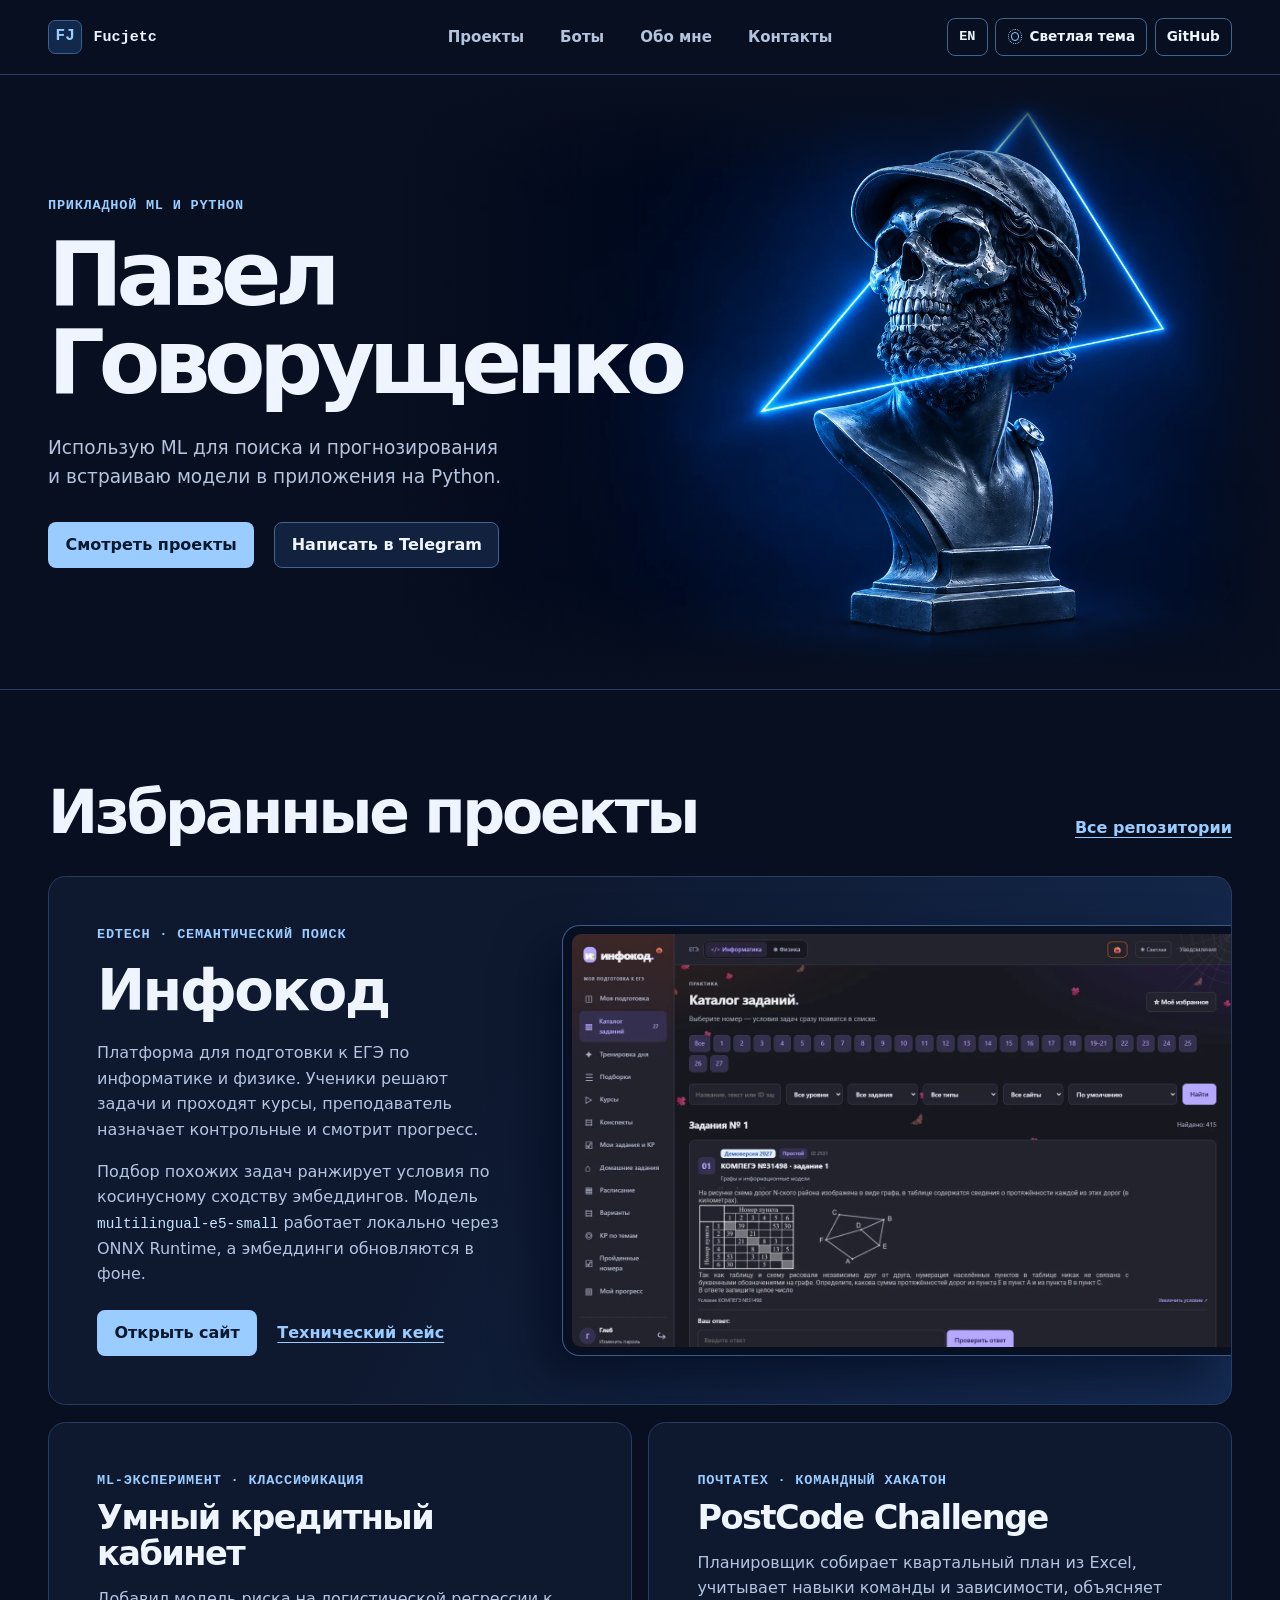
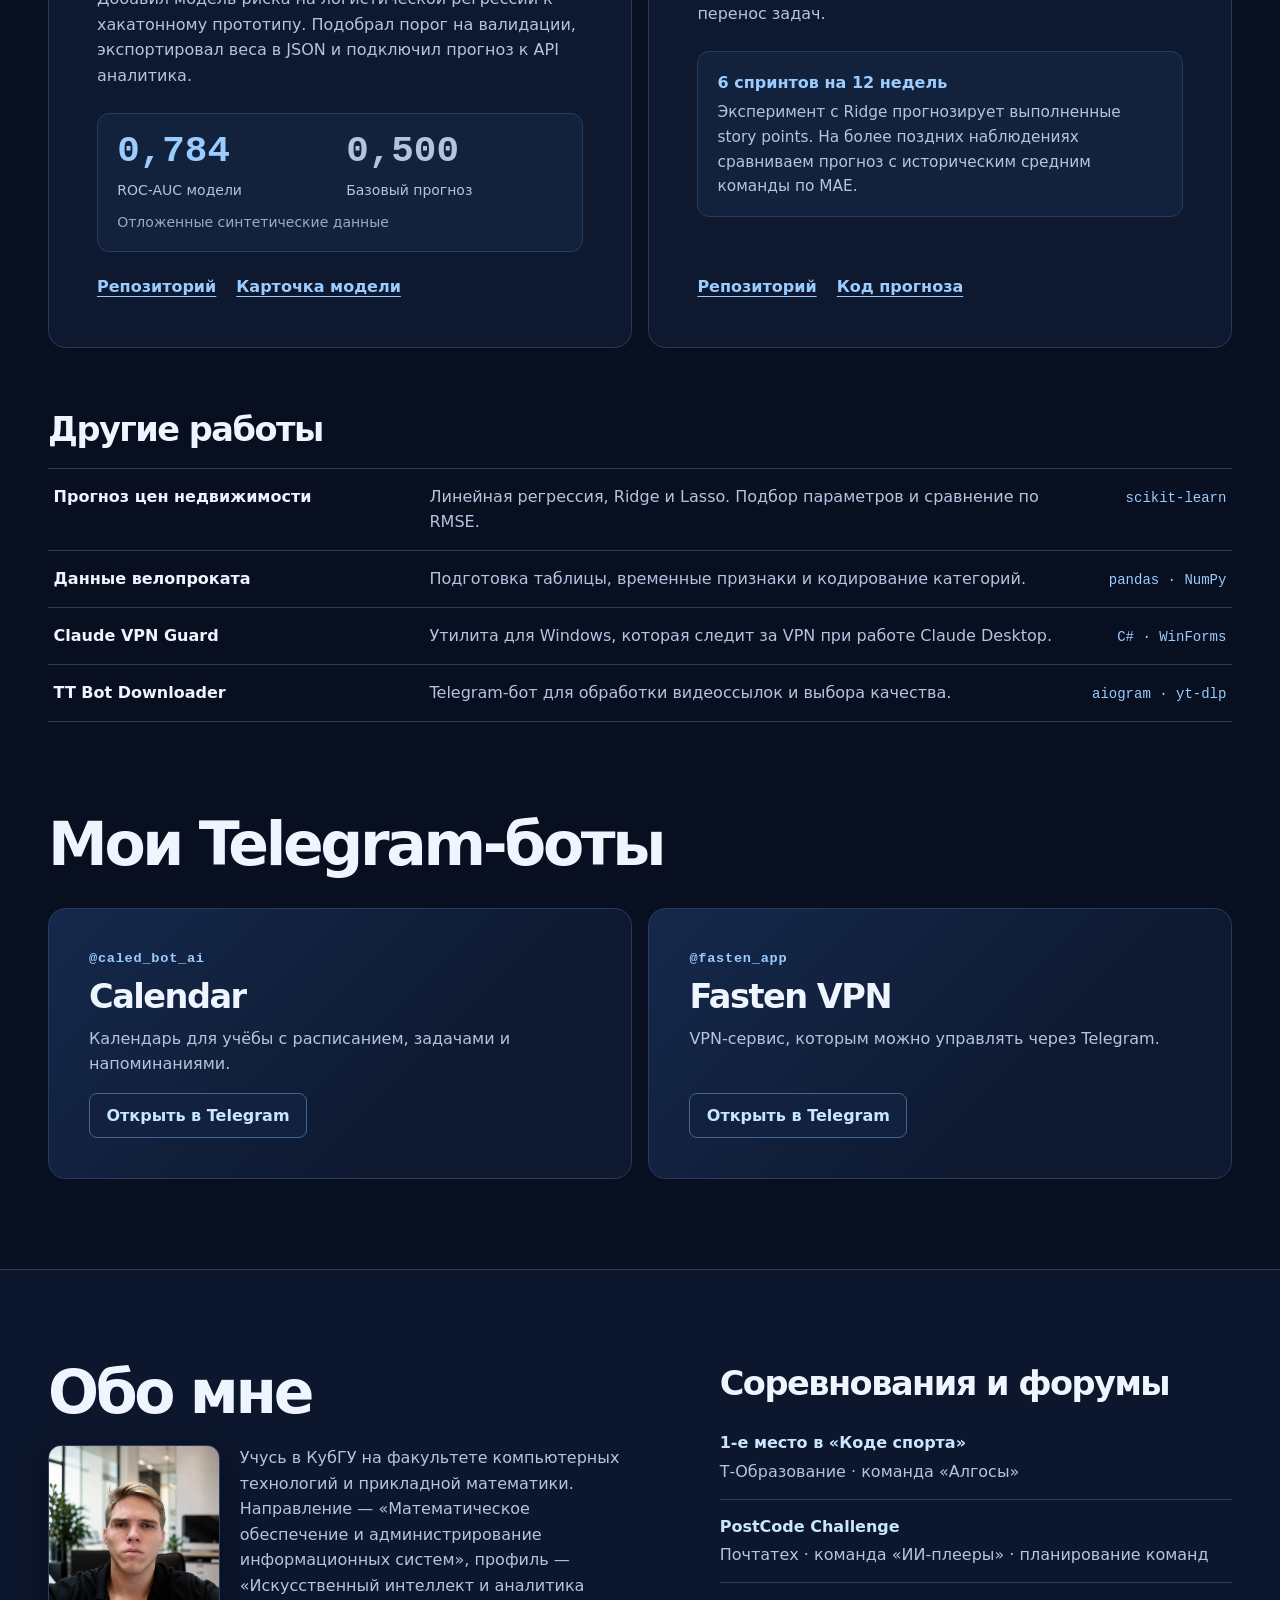
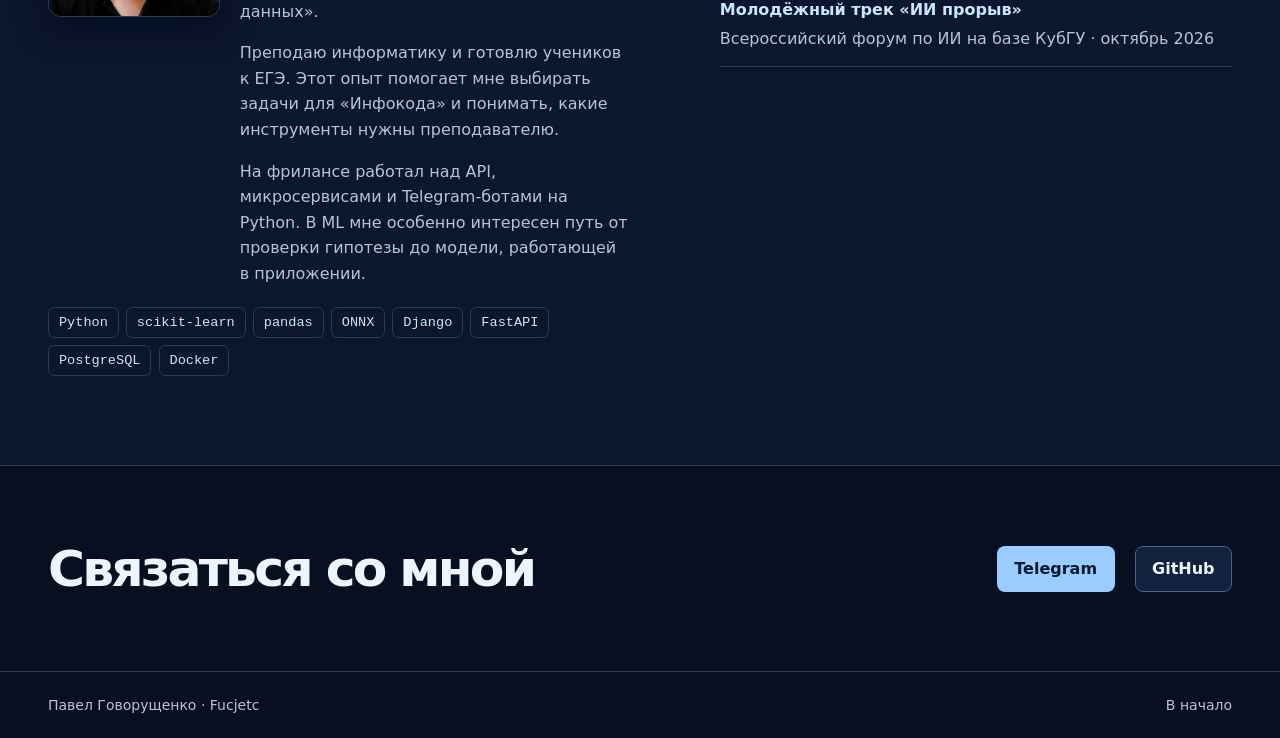
==== commit 432b3fce: "Add English portfolio and light theme" ====
--- a/index.html
+++ b/index.html
@@ -1,18 +1,24 @@
 <!doctype html>
-<html lang="ru">
+<html lang="ru" data-theme="dark">
 <head>
   <meta charset="utf-8">
   <meta name="viewport" content="width=device-width, initial-scale=1">
   <meta name="theme-color" content="#080f20">
   <meta name="description" content="Павел Говорущенко, Fucjetc. Прикладное машинное обучение, Python-проекты и работающие Telegram-боты.">
   <meta property="og:type" content="website">
+  <meta property="og:locale" content="ru_RU">
+  <meta property="og:locale:alternate" content="en_US">
   <meta property="og:title" content="Fucjetc · Павел Говорущенко">
   <meta property="og:description" content="Прикладной ML, проекты на Python и Telegram-боты Павла Говорущенко.">
   <meta property="og:url" content="https://mrferruml.github.io/">
   <meta property="og:image" content="https://mrferruml.github.io/assets/fucjetc-hero.webp">
   <link rel="canonical" href="https://mrferruml.github.io/">
+  <link rel="alternate" hreflang="ru" href="https://mrferruml.github.io/">
+  <link rel="alternate" hreflang="en" href="https://mrferruml.github.io/en/">
+  <link rel="alternate" hreflang="x-default" href="https://mrferruml.github.io/">
   <link rel="icon" type="image/png" href="assets/favicon.png?v=fucjetc">
-  <link rel="stylesheet" href="styles.css?v=fucjetc">
+  <script src="theme.js"></script>
+  <link rel="stylesheet" href="styles.css?v=themes">
   <title>Fucjetc · Павел Говорущенко · Прикладной ML и Python</title>
 </head>
 <body id="top">
@@ -26,7 +32,14 @@
         <a href="#about">Обо мне</a>
         <a href="#contact">Контакты</a>
       </nav>
-      <a class="header-github" href="https://github.com/MrFerrumL">GitHub</a>
+      <div class="header-actions">
+        <a class="locale-link" href="en/" hreflang="en" lang="en" aria-label="EN — English version">EN</a>
+        <button class="theme-toggle" type="button" data-theme-toggle hidden>
+          <span class="theme-icon" aria-hidden="true"></span>
+          <span class="theme-label" data-theme-label data-light="Светлая тема" data-dark="Тёмная тема">Светлая тема</span>
+        </button>
+        <a class="header-github" href="https://github.com/MrFerrumL">GitHub</a>
+      </div>
     </div>
   </header>
 
--- a/styles.css
+++ b/styles.css
@@ -11,12 +11,44 @@
   --accent-ink: #09182e;
   --border: #273c5e;
   --border-active: #77a4df;
+  --control-border: #426490;
   --shadow: #02091c99;
+  --mark-background: #13294c;
+  --mark-border: #3b6094;
+  --subtle-background: #12213e;
+  --feature-tint: #152b52;
+  --media-border: #3a5c8b;
+  --bot-tint: #15294c;
+  --about-background: #0c162c;
   --sans: 'Segoe UI', system-ui, sans-serif;
   --mono: 'Cascadia Mono', Consolas, 'Liberation Mono', monospace;
   background: var(--background);
   color: var(--text);
   font: 100%/1.6 var(--sans);
+}
+
+:root[data-theme="light"] {
+  color-scheme: light;
+  --background: #f5f8ff;
+  --panel: #ffffff;
+  --panel-strong: #edf4ff;
+  --text: #10233f;
+  --muted: #425772;
+  --dim: #536987;
+  --accent: #1c55a6;
+  --accent-bright: #123977;
+  --accent-ink: #ffffff;
+  --border: #c9d9ee;
+  --border-active: #5278a7;
+  --control-border: #6f8fb8;
+  --shadow: #25497526;
+  --mark-background: #e5efff;
+  --mark-border: #9dbbe3;
+  --subtle-background: #edf4ff;
+  --feature-tint: #e5efff;
+  --media-border: #aec4e3;
+  --bot-tint: #eaf2ff;
+  --about-background: #edf4ff;
 }
 
 *, *::before, *::after { box-sizing: border-box; }
@@ -25,7 +57,7 @@
 main { display: block; }
 img { display: block; max-width: 100%; height: auto; }
 a { color: inherit; text-underline-offset: 0.27em; }
-a:focus-visible { outline: 2px solid var(--accent-bright); outline-offset: 5px; }
+a:focus-visible, button:focus-visible { outline: 2px solid var(--accent-bright); outline-offset: 5px; }
 ::selection { color: var(--accent-ink); background: var(--accent); }
 p { margin: 0 0 1rem; }
 h1, h2, h3 { margin: 0; line-height: 1.08; text-wrap: balance; }
@@ -71,24 +103,42 @@
   width: 2.15rem;
   height: 2.15rem;
   color: var(--accent);
-  border: 1px solid #3b6094;
+  border: 1px solid var(--mark-border);
   border-radius: 0.45rem;
-  background: #13294c;
+  background: var(--mark-background);
   font-size: 1rem;
 }
 nav { display: flex; align-items: center; gap: clamp(1rem, 3vw, 2.25rem); }
-nav a, .header-github, .footer-inner a { text-decoration: none; }
+nav a, .footer-inner a { text-decoration: none; }
 nav a { color: var(--muted); font-weight: 550; font-size: 0.94rem; }
 nav a:hover, .footer-inner a:hover { color: var(--accent); }
-.header-github {
-  justify-self: end;
-  padding: 0.42rem 0.9rem;
-  border: 1px solid var(--border);
+.header-actions { display: flex; align-items: center; gap: 0.45rem; justify-self: end; }
+.header-actions > a, .theme-toggle {
+  display: inline-flex;
+  align-items: center;
+  justify-content: center;
+  gap: 0.4rem;
+  min-height: 2.4rem;
+  min-width: 2.4rem;
+  padding: 0.45rem 0.7rem;
+  border: 1px solid var(--control-border);
   border-radius: 0.5rem;
-  font-size: 0.875rem;
+  color: var(--text);
+  background: transparent;
+  font: inherit;
+  font-size: 0.85rem;
   font-weight: 650;
-}
-.header-github:hover { border-color: var(--border-active); color: var(--accent); }
+  line-height: 1;
+  text-decoration: none;
+  white-space: nowrap;
+}
+.header-actions > a:hover, .theme-toggle:hover { border-color: var(--border-active); color: var(--accent); background: var(--subtle-background); }
+.header-actions > .locale-link { font-family: var(--mono); }
+.theme-toggle { cursor: pointer; }
+.theme-toggle[hidden] { display: none; }
+.theme-icon { display: grid; width: 1rem; height: 1rem; place-items: center; color: var(--accent); }
+.theme-icon::before { content: ''; width: 0.55rem; height: 0.55rem; border: 1.5px solid currentColor; border-radius: 50%; outline: 1px dotted currentColor; outline-offset: 2px; }
+:root[data-theme="light"] .theme-icon::before { width: 0.9rem; height: 0.9rem; border: 0; outline: 0; box-shadow: inset -0.24rem -0.13rem 0 0 currentColor; }
 
 .hero { border-bottom: 1px solid var(--border); overflow: hidden; }
 .hero-inner {
@@ -140,6 +190,28 @@
   background: linear-gradient(90deg, var(--background), transparent 29%, transparent 88%, var(--background)), linear-gradient(0deg, var(--background), transparent 16%, transparent 83%, var(--background));
 }
 
+:root[data-theme="light"] .hero-inner {
+  display: grid;
+  grid-template-columns: minmax(0, 1.06fr) minmax(0, 1fr);
+  gap: clamp(1.4rem, 3vw, 2.75rem);
+}
+:root[data-theme="light"] .hero-copy { grid-area: 1 / 1; }
+:root[data-theme="light"] .hero h1 { font-size: clamp(2.5rem, 5.85vw, 5.5rem); }
+:root[data-theme="light"] .hero-visual {
+  grid-area: 1 / 2;
+  position: relative;
+  right: auto;
+  top: auto;
+  transform: none;
+  width: 100%;
+  overflow: hidden;
+  border: 1px solid var(--media-border);
+  border-radius: 1.4rem;
+  background: #080f20;
+  box-shadow: 0 1.3rem 2.8rem var(--shadow);
+}
+:root[data-theme="light"] .hero-visual::after { content: none; }
+
 .actions, .project-links { display: flex; flex-wrap: wrap; align-items: center; gap: 0.75rem 1.25rem; }
 .button {
   display: inline-flex;
@@ -156,7 +228,7 @@
 }
 .button-primary { color: var(--accent-ink); background: var(--accent); }
 .button-primary:hover { background: var(--accent-bright); }
-.button-subtle { color: var(--text); background: #12213e; border-color: #385883; }
+.button-subtle { color: var(--text); background: var(--subtle-background); border-color: var(--control-border); }
 .button-subtle:hover { color: var(--accent-bright); border-color: var(--border-active); }
 .text-link { color: var(--accent); font-weight: 650; }
 .text-link:hover { color: var(--accent-bright); text-decoration-thickness: 2px; }
@@ -176,7 +248,7 @@
   grid-template-columns: minmax(0, 0.85fr) minmax(0, 1.15fr);
   align-items: center;
   overflow: hidden;
-  background: linear-gradient(115deg, var(--panel) 37%, #152b52 100%);
+  background: linear-gradient(115deg, var(--panel) 37%, var(--feature-tint) 100%);
 }
 .feature-copy, .case { padding: clamp(1.5rem, 4vw, 3rem); }
 .feature h3 { margin-bottom: 1.1rem; font-size: clamp(2.3rem, 4.5vw, 4rem); }
@@ -185,7 +257,7 @@
 .feature-media {
   margin: 2.7rem 0 2.7rem 0.65rem;
   padding: 0.55rem 0 0.55rem 0.55rem;
-  border: 1px solid #3a5c8b;
+  border: 1px solid var(--media-border);
   border-right: 0;
   border-radius: 1.1rem 0 0 1.1rem;
   background: var(--background);
@@ -236,14 +308,14 @@
   flex-direction: column;
   align-items: flex-start;
   padding: clamp(1.5rem, 4vw, 2.5rem);
-  background: linear-gradient(135deg, #15294c, var(--panel) 68%);
+  background: linear-gradient(135deg, var(--bot-tint), var(--panel) 68%);
 }
 .bot-card .eyebrow { margin-bottom: 0.65rem; overflow-wrap: anywhere; text-transform: none; }
 .bot-card h3 { margin-bottom: 0.65rem; }
 .bot-card p:not(.eyebrow) { color: var(--muted); }
 .bot-card .button { margin-top: auto; color: var(--accent-bright); }
 
-.about-section { border-block: 1px solid var(--border); background: #0c162c; }
+.about-section { border-block: 1px solid var(--border); background: var(--about-background); }
 .about-grid { display: grid; grid-template-columns: minmax(0, 1fr) minmax(0, 0.88fr); align-items: start; gap: clamp(2.75rem, 7vw, 6rem); }
 .about-copy h2 { margin-bottom: 1.3rem; }
 .about-profile { display: grid; grid-template-columns: minmax(0, 0.44fr) minmax(0, 1fr); align-items: start; gap: 1.25rem; }
@@ -274,8 +346,9 @@
 
 @media (max-width: 48rem) {
   .shell { width: calc(100% - 2.25rem); }
-  .header-inner { gap: 0.6rem 0.85rem; }
-  nav { gap: 1rem; }
+  .header-inner { grid-template-columns: 1fr auto; gap: 0.6rem 0.85rem; padding-block: 0.78rem 0.55rem; }
+  nav { grid-column: 1 / -1; grid-row: 2; justify-content: space-between; flex-wrap: wrap; gap: 0.25rem 0.65rem; padding-block: 0.35rem; }
+  nav a { display: inline-flex; align-items: center; min-height: 2rem; }
   .hero-inner { display: flex; flex-direction: column; align-items: stretch; min-height: 0; }
   .hero-copy { padding-block: 3.5rem 0; }
   .hero h1 { font-size: clamp(3.25rem, 9.2vw, 5.2rem); }
@@ -291,8 +364,11 @@
     transform: none;
   }
   .hero-visual::after { background: linear-gradient(90deg, var(--background), transparent 14%, transparent 86%, var(--background)), linear-gradient(0deg, var(--background), transparent 15%, transparent 80%, var(--background)); }
+  :root[data-theme="light"] .hero-inner { display: flex; gap: 0; }
+  :root[data-theme="light"] .hero h1 { font-size: clamp(3.25rem, 9.2vw, 5.2rem); }
+  :root[data-theme="light"] .hero-visual { width: min(100%, 35rem); margin: 1.8rem 0 2.5rem; }
   .feature, .case-grid, .bot-grid, .about-grid { grid-template-columns: minmax(0, 1fr); }
-  .feature-media { margin: 0 1.35rem 1.35rem; padding: 0.42rem; border-right: 1px solid #3a5c8b; border-radius: 0.8rem; box-shadow: 0 0.55rem 1rem var(--shadow); }
+  .feature-media { margin: 0 1.35rem 1.35rem; padding: 0.42rem; border-right: 1px solid var(--media-border); border-radius: 0.8rem; box-shadow: 0 0.55rem 1rem var(--shadow); }
   .feature-media img { border-radius: 0.45rem; }
   .work-list a { grid-template-columns: minmax(0, 1fr) max-content; }
   .work-list a > span:not(.work-type) { grid-row: 2; grid-column: 1 / -1; }
@@ -300,14 +376,15 @@
 }
 
 @media (max-width: 36rem) {
-  .header-inner { grid-template-columns: 1fr auto; padding-block: 0.78rem 0.55rem; }
-  nav { grid-column: 1 / -1; grid-row: 2; justify-content: space-between; flex-wrap: wrap; gap: 0.25rem 0.65rem; padding-block: 0.35rem; }
-  nav a { display: inline-flex; align-items: center; min-height: 2rem; }
+  .header-actions { gap: 0.35rem; }
+  .header-actions > a, .theme-toggle { padding-inline: 0.48rem; }
+  .theme-label { position: absolute; width: 1px; height: 1px; padding: 0; margin: -1px; overflow: hidden; clip-path: inset(50%); }
 }
 
 @media (max-width: 29rem) {
   .hero-copy { padding-top: 2.7rem; }
-  .hero h1 { font-size: clamp(2.5rem, 10.15vw, 3.6rem); }
+  .hero h1, :root[data-theme="light"] .hero h1 { font-size: clamp(2.5rem, 10.15vw, 3.6rem); }
+  :root[lang="en"] .hero h1 { font-size: clamp(2.1rem, 8.9vw, 3.6rem); }
   .work-list a { grid-template-columns: minmax(0, 1fr); }
   .work-list a .work-type { grid-row: auto; grid-column: auto; text-align: left; }
 }
